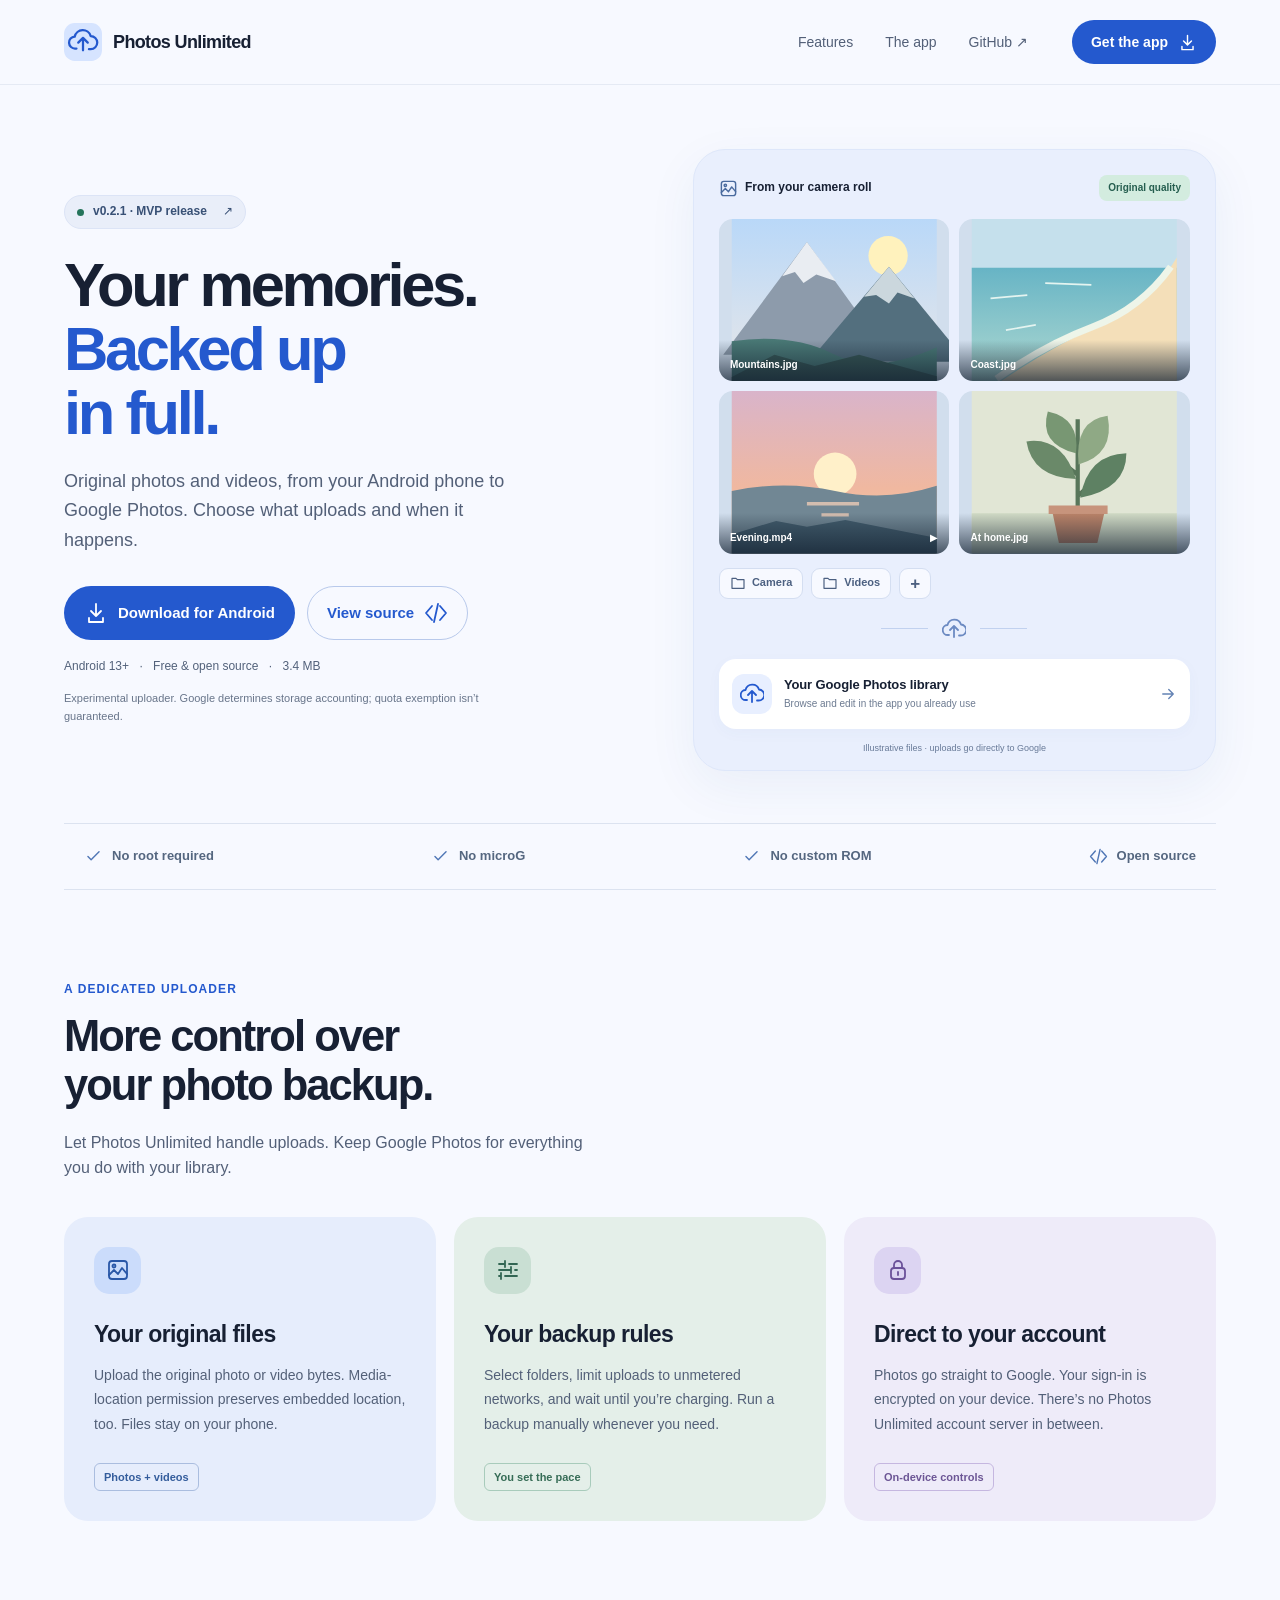
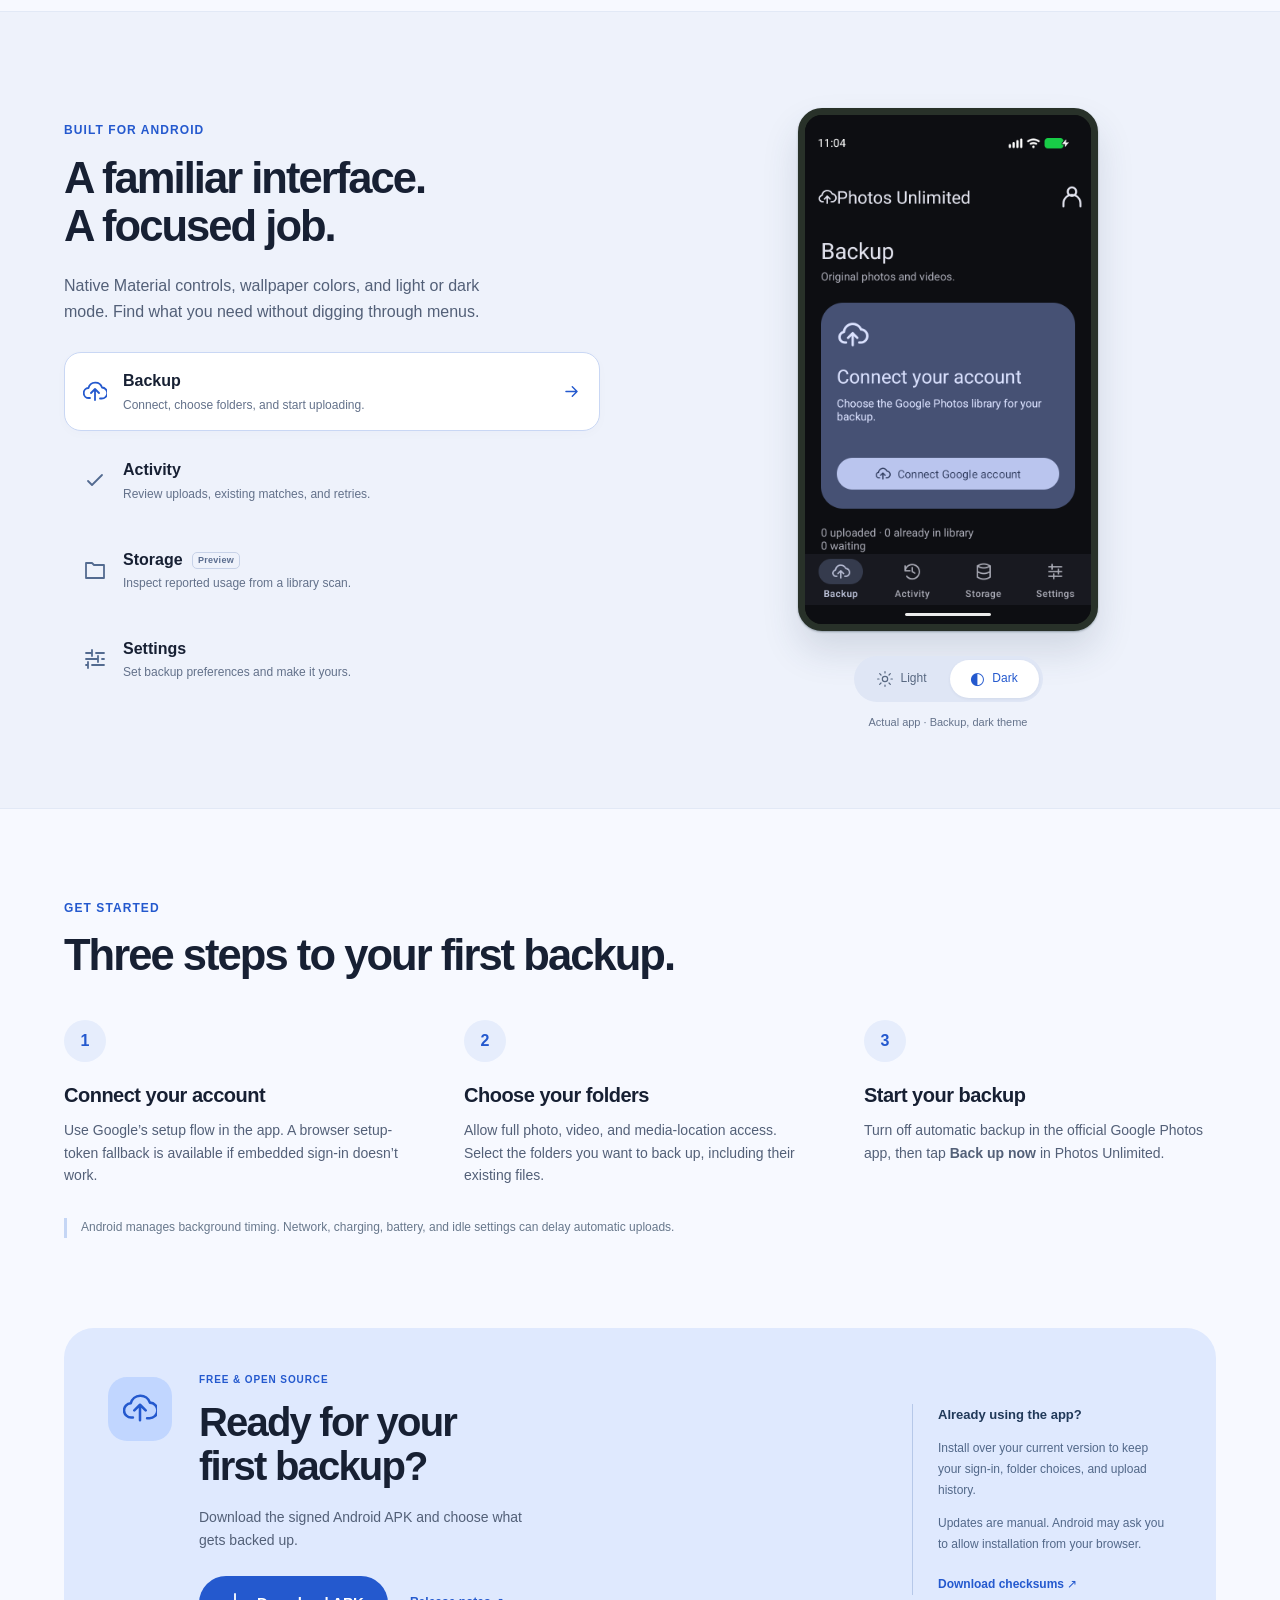
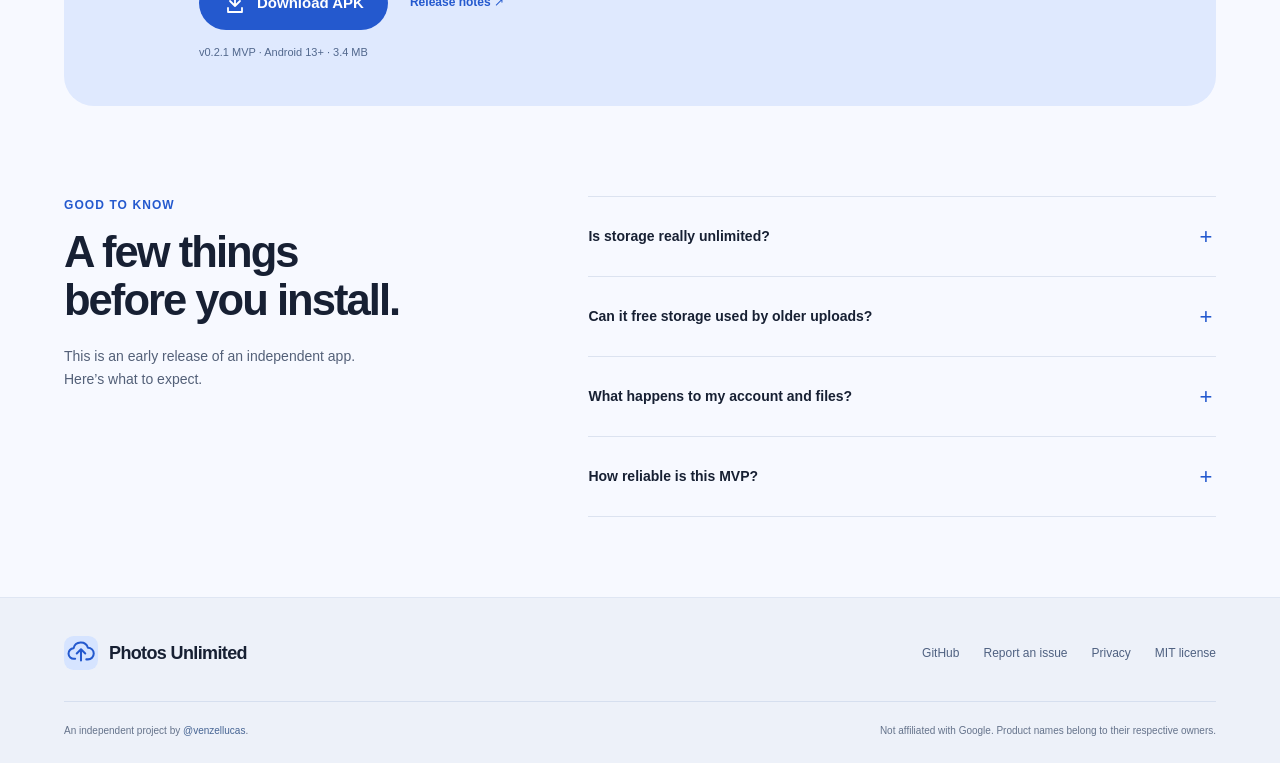
==== docs/index.html @ a6e842c7 "Release Photos Unlimited 0.2.1 MVP" ====
<!doctype html>
<html lang="en">
<head>
  <meta charset="utf-8">
  <meta name="viewport" content="width=device-width,initial-scale=1">
  <meta name="theme-color" content="#f7f9ff">
  <title>Photos Unlimited — Original photo backup for Android</title>
  <meta name="description" content="Back up original photos and videos to Google Photos. Choose your folders, control when uploads run, and keep using the Google Photos app you know. Free and open source for Android.">
  <link rel="canonical" href="https://venzellucas.github.io/photos-unlimited/">
  <link rel="icon" href="icon.svg" type="image/svg+xml">
  <meta property="og:type" content="website">
  <meta property="og:title" content="Photos Unlimited — Original photo backup for Android">
  <meta property="og:description" content="Your folders. Your originals. A dedicated Android uploader for Google Photos.">
  <meta property="og:url" content="https://venzellucas.github.io/photos-unlimited/">
  <meta property="og:image" content="https://venzellucas.github.io/photos-unlimited/media/backup-dark.png">
  <link rel="stylesheet" href="style.css">
  <script src="site.js" defer></script>
</head>
<body>
<svg class="svg-library" xmlns="http://www.w3.org/2000/svg" aria-hidden="true"><defs>
  <symbol id="i-upload" viewBox="0 0 24 24"><path d="M7 18H6a5 5 0 0 1-.5-10A7 7 0 0 1 19 7.5a5.5 5.5 0 0 1-.5 11H17M12 20V9m-4 4 4-4 4 4"/></symbol>
  <symbol id="i-arrow" viewBox="0 0 24 24"><path d="M5 12h14m-6-6 6 6-6 6"/></symbol>
  <symbol id="i-download" viewBox="0 0 24 24"><path d="M12 3v12m-5-5 5 5 5-5M5 17v4h14v-4"/></symbol>
  <symbol id="i-folder" viewBox="0 0 24 24"><path d="M3 7V5h6l2 2h10v13H3Z"/></symbol>
  <symbol id="i-photo" viewBox="0 0 24 24"><rect x="3" y="3" width="18" height="18" rx="3"/><circle cx="8" cy="8" r="1.5"/><path d="m3 17 5-5 4 4 4-6 5 6"/></symbol>
  <symbol id="i-check" viewBox="0 0 24 24"><path d="m5 12 4 4L19 6"/></symbol>
  <symbol id="i-lock" viewBox="0 0 24 24"><rect x="5" y="10" width="14" height="11" rx="3"/><path d="M8 10V7a4 4 0 0 1 8 0v3m-4 4v3"/></symbol>
  <symbol id="i-tune" viewBox="0 0 24 24"><path d="M3 6h6m4 0h8M3 12h12m4 0h2M3 18h2m4 0h12M9 3v6m6 0v6M5 15v6"/></symbol>
  <symbol id="i-code" viewBox="0 0 24 24"><path d="m8 5-6 7 6 7m8-14 6 7-6 7M14 3l-4 18"/></symbol>
  <symbol id="i-sun" viewBox="0 0 24 24"><circle cx="12" cy="12" r="4"/><path d="M12 1v2m0 18v2M1 12h2m18 0h2M4 4l2 2m12 12 2 2M4 20l2-2M18 6l2-2"/></symbol>
</defs></svg>
<a class="skip" href="#main">Skip to content</a>
<header class="site-header"><div class="wrap nav-row">
  <a class="brand" href="./"><img src="icon.svg" width="38" height="38" alt=""><span>Photos Unlimited</span></a>
  <nav aria-label="Main navigation"><a href="#features">Features</a><a href="#app">The app</a><a href="https://github.com/venzellucas/photos-unlimited">GitHub <span aria-hidden="true">↗</span></a></nav>
  <a class="button compact" href="#download">Get the app <svg class="icon" aria-hidden="true"><use href="#i-download"/></svg></a>
</div></header>
<main id="main">
<section class="wrap hero" aria-labelledby="hero-title">
  <div class="hero-copy">
    <a class="release-badge" href="https://github.com/venzellucas/photos-unlimited/releases/tag/v0.2.1"><span class="status-dot" aria-hidden="true"></span> v0.2.1 · MVP release <span aria-hidden="true">↗</span></a>
    <h1 id="hero-title">Your memories.<br><span>Backed up<br class="hero-break"> in full.</span></h1>
    <p class="hero-description">Original photos and videos, from your Android phone to Google Photos. Choose what uploads and when it happens.</p>
    <div class="hero-actions"><a class="button" href="https://github.com/venzellucas/photos-unlimited/releases/download/v0.2.1/Photos-Unlimited-0.2.1.apk"><svg class="icon" aria-hidden="true"><use href="#i-download"/></svg> Download for Android</a><a class="button secondary" href="https://github.com/venzellucas/photos-unlimited">View source <svg class="icon" aria-hidden="true"><use href="#i-code"/></svg></a></div>
    <p class="hero-meta">Android 13+ <span>·</span> Free &amp; open source <span>·</span> 3.4 MB</p>
    <p class="hero-note">Experimental uploader. Google determines storage accounting; quota exemption isn’t guaranteed.</p>
  </div>
  <figure class="backup-visual" aria-label="Illustration of selected photo and video folders uploading directly to Google Photos">
    <div class="visual-top"><span><svg class="icon" aria-hidden="true"><use href="#i-photo"/></svg> From your camera roll</span><span class="original-pill">Original quality</span></div>
    <div class="photo-grid" aria-hidden="true">
      <div class="landscape mountain"><svg viewBox="0 0 240 190"><defs><linearGradient id="sky-a" x2="0" y2="1"><stop stop-color="#b9d8f8"/><stop offset="1" stop-color="#e8e7e8"/></linearGradient></defs><path fill="url(#sky-a)" d="M0 0h240v190H0z"/><circle fill="#fff2bd" cx="183" cy="43" r="23"/><path fill="#8d9bab" d="m-10 159 98-132 95 132"/><path fill="#e9edf2" d="m59 67 29-40 34 46-23-8-15 10-10-13Z"/><path fill="#536f7e" d="m90 167 94-111 91 111"/><path fill="#cbd7dd" d="m155 91 29-35 30 37-20-7-10 13-15-10Z"/><path fill="#497875" d="M0 143q70-10 119 15t121-8v40H0Z"/><path fill="#365653" d="m0 185 50-26 47 13 52-13 91 25v6H0Z"/></svg><span>Mountains.jpg</span></div>
      <div class="landscape coast"><svg viewBox="0 0 240 190"><defs><linearGradient id="sea-a" x2="0" y2="1"><stop stop-color="#67b4c5"/><stop offset="1" stop-color="#afd9d1"/></linearGradient></defs><path fill="#c5e0ec" d="M0 0h240v190H0z"/><path fill="url(#sea-a)" d="M0 57h240v133H0z"/><path fill="#f4dfb9" d="M240 45q-28 49-89 78T34 190h206Z"/><path fill="none" stroke="#eef5e9" stroke-width="8" d="M233 56q-35 49-91 70T29 187"/><path fill="none" stroke="#e4f4f0" stroke-width="2" d="m22 93 43-4m21-14 54 2M40 130l35-6"/></svg><span>Coast.jpg</span></div>
      <div class="landscape sunset"><svg viewBox="0 0 240 190"><defs><linearGradient id="sunset-a" x2="0" y2="1"><stop stop-color="#d9b4ca"/><stop offset=".6" stop-color="#f0b8a0"/><stop offset="1" stop-color="#f7d1a1"/></linearGradient></defs><path fill="url(#sunset-a)" d="M0 0h240v190H0z"/><circle fill="#fff0c9" cx="121" cy="97" r="25"/><path fill="#718794" d="M0 117q61-13 121 0t119-6v79H0Z"/><path fill="none" stroke="#d3bdaf" stroke-width="4" d="M88 132h61m-44 13h32m-21 12h10"/><path fill="#425c6c" d="m0 168 52-16 36 7 45-8 107 21v18H0Z"/></svg><span>Evening.mp4 <b>▶</b></span></div>
      <div class="landscape plant"><svg viewBox="0 0 240 190"><path fill="#e1e6d5" d="M0 0h240v190H0z"/><path fill="#d0dac5" d="M0 143h240v47H0z"/><path fill="none" stroke="#58765a" stroke-width="5" d="M124 144V33m0 65L78 62m46 61 48-44"/><path fill="#789773" d="M122 73Q78 62 89 24q38 8 33 49"/><path fill="#6a8969" d="M122 103q-51-2-58-44 42-6 58 44"/><path fill="#8fa985" d="M125 86q-5-52 34-57 9 45-34 57"/><path fill="#5e8163" d="M127 125q9-51 54-52 0 42-54 52"/><path fill="#b98268" d="m93 135 9 43h45l10-43Z"/><path fill="#c7947c" d="M90 134h69v10H90Z"/></svg><span>At home.jpg</span></div>
    </div>
    <div class="folder-chips"><span><svg class="icon" aria-hidden="true"><use href="#i-folder"/></svg> Camera</span><span><svg class="icon" aria-hidden="true"><use href="#i-folder"/></svg> Videos</span><span class="add-folder" aria-hidden="true">+</span></div>
    <div class="transfer-line"><span></span><svg class="icon" aria-hidden="true"><use href="#i-upload"/></svg><span></span></div>
    <div class="destination"><div class="destination-icon"><svg class="icon" aria-hidden="true"><use href="#i-upload"/></svg></div><div><strong>Your Google Photos library</strong><small>Browse and edit in the app you already use</small></div><svg class="icon arrow-icon" aria-hidden="true"><use href="#i-arrow"/></svg></div>
    <figcaption>Illustrative files · uploads go directly to Google</figcaption>
  </figure>
</section>
<section class="wrap quick-facts" aria-label="App requirements"><span><svg class="icon" aria-hidden="true"><use href="#i-check"/></svg> No root required</span><span><svg class="icon" aria-hidden="true"><use href="#i-check"/></svg> No microG</span><span><svg class="icon" aria-hidden="true"><use href="#i-check"/></svg> No custom ROM</span><span><svg class="icon" aria-hidden="true"><use href="#i-code"/></svg> Open source</span></section>
<section class="wrap section" id="features" aria-labelledby="features-title">
  <div class="section-heading"><p class="eyebrow">A dedicated uploader</p><h2 id="features-title">More control over<br>your photo backup.</h2><p>Let Photos Unlimited handle uploads. Keep Google Photos for everything you do with your library.</p></div>
  <div class="feature-grid">
    <article class="feature-card blue"><div class="feature-icon"><svg class="icon" aria-hidden="true"><use href="#i-photo"/></svg></div><h3>Your original files</h3><p>Upload the original photo or video bytes. Media-location permission preserves embedded location, too. Files stay on your phone.</p><span class="feature-tag">Photos + videos</span></article>
    <article class="feature-card green"><div class="feature-icon"><svg class="icon" aria-hidden="true"><use href="#i-tune"/></svg></div><h3>Your backup rules</h3><p>Select folders, limit uploads to unmetered networks, and wait until you’re charging. Run a backup manually whenever you need.</p><span class="feature-tag">You set the pace</span></article>
    <article class="feature-card lavender"><div class="feature-icon"><svg class="icon" aria-hidden="true"><use href="#i-lock"/></svg></div><h3>Direct to your account</h3><p>Photos go straight to Google. Your sign-in is encrypted on your device. There’s no Photos Unlimited account server in between.</p><span class="feature-tag">On-device controls</span></article>
  </div>
</section>
<section class="app-section" id="app" aria-labelledby="app-title"><div class="wrap app-grid">
  <div class="app-copy"><p class="eyebrow">Built for Android</p><h2 id="app-title">A familiar interface.<br>A focused job.</h2><p class="app-intro">Native Material controls, wallpaper colors, and light or dark mode. Find what you need without digging through menus.</p>
    <div class="screen-tabs" role="tablist" aria-label="Explore app screens">
      <button type="button" role="tab" id="tab-backup" aria-selected="true" aria-controls="screen-panel" data-screen="backup"><svg class="icon" aria-hidden="true"><use href="#i-upload"/></svg><span>Backup<small>Connect, choose folders, and start uploading.</small></span><svg class="icon tab-arrow" aria-hidden="true"><use href="#i-arrow"/></svg></button>
      <button type="button" role="tab" id="tab-activity" aria-selected="false" aria-controls="screen-panel" tabindex="-1" data-screen="activity"><svg class="icon" aria-hidden="true"><use href="#i-check"/></svg><span>Activity<small>Review uploads, existing matches, and retries.</small></span><svg class="icon tab-arrow" aria-hidden="true"><use href="#i-arrow"/></svg></button>
      <button type="button" role="tab" id="tab-storage" aria-selected="false" aria-controls="screen-panel" tabindex="-1" data-screen="storage"><svg class="icon" aria-hidden="true"><use href="#i-folder"/></svg><span>Storage <b class="preview-label">Preview</b><small>Inspect reported usage from a library scan.</small></span><svg class="icon tab-arrow" aria-hidden="true"><use href="#i-arrow"/></svg></button>
      <button type="button" role="tab" id="tab-settings" aria-selected="false" aria-controls="screen-panel" tabindex="-1" data-screen="settings"><svg class="icon" aria-hidden="true"><use href="#i-tune"/></svg><span>Settings<small>Set backup preferences and make it yours.</small></span><svg class="icon tab-arrow" aria-hidden="true"><use href="#i-arrow"/></svg></button>
    </div>
  </div>
  <div class="screen-panel" id="screen-panel" role="tabpanel" aria-labelledby="tab-backup" tabindex="0">
    <div class="screenshot-frame"><img id="app-screenshot" src="media/backup-dark.png" width="720" height="1280" loading="lazy" alt="The app’s dark Backup screen, showing Connect your account"></div>
    <div class="appearance-control" id="appearance-control" role="group" aria-label="Backup screen appearance"><button type="button" data-appearance="light" aria-pressed="false"><svg class="icon" aria-hidden="true"><use href="#i-sun"/></svg> Light</button><button type="button" data-appearance="dark" aria-pressed="true"><span aria-hidden="true">◐</span> Dark</button></div>
    <p class="screen-caption" id="screen-caption">Actual app · Backup, dark theme</p>
    <noscript><p>Enable JavaScript to switch the screen preview.</p></noscript>
  </div>
</div></section>
<section class="wrap section setup-section" aria-labelledby="setup-title"><div class="section-heading"><p class="eyebrow">Get started</p><h2 id="setup-title">Three steps to your first backup.</h2></div>
  <ol class="setup-steps"><li><span class="step-number">1</span><h3>Connect your account</h3><p>Use Google’s setup flow in the app. A browser setup-token fallback is available if embedded sign-in doesn’t work.</p></li><li><span class="step-number">2</span><h3>Choose your folders</h3><p>Allow full photo, video, and media-location access. Select the folders you want to back up, including their existing files.</p></li><li><span class="step-number">3</span><h3>Start your backup</h3><p>Turn off automatic backup in the official Google Photos app, then tap <strong>Back up now</strong> in Photos Unlimited.</p></li></ol>
  <p class="scheduling-note">Android manages background timing. Network, charging, battery, and idle settings can delay automatic uploads.</p>
</section>
<section class="wrap download-wrap" id="download" aria-labelledby="download-title"><div class="download-card">
  <div class="download-icon"><svg class="icon" aria-hidden="true"><use href="#i-upload"/></svg></div><div class="download-copy"><p class="eyebrow">Free &amp; open source</p><h2 id="download-title">Ready for your<br>first backup?</h2><p>Download the signed Android APK and choose what gets backed up.</p><div class="download-actions"><a class="button" href="https://github.com/venzellucas/photos-unlimited/releases/download/v0.2.1/Photos-Unlimited-0.2.1.apk"><svg class="icon" aria-hidden="true"><use href="#i-download"/></svg> Download APK</a><a href="https://github.com/venzellucas/photos-unlimited/releases/tag/v0.2.1">Release notes <span aria-hidden="true">↗</span></a></div><p class="download-meta">v0.2.1 MVP · Android 13+ · 3.4 MB</p></div>
  <aside class="install-note"><strong>Already using the app?</strong><p>Install over your current version to keep your sign-in, folder choices, and upload history.</p><p>Updates are manual. Android may ask you to allow installation from your browser.</p><a href="https://github.com/venzellucas/photos-unlimited/releases/download/v0.2.1/SHA256SUMS.txt">Download checksums <span aria-hidden="true">↗</span></a></aside>
</div></section>
<section class="wrap section faq-section" aria-labelledby="faq-title"><div><p class="eyebrow">Good to know</p><h2 id="faq-title">A few things<br>before you install.</h2><p>This is an early release of an independent app. Here’s what to expect.</p></div><div class="faq-list">
  <details><summary>Is storage really unlimited?<span aria-hidden="true">+</span></summary><p>The app uses an undocumented mobile protocol and requests original-quality treatment with a Pixel upload profile. Google controls acceptance and quota accounting, so an accepted upload does not guarantee storage exemption. Verify fresh sample uploads and actual storage usage before relying on it. Existing matches retain their accounting.</p></details>
  <details><summary>Can it free storage used by older uploads?<span aria-hidden="true">+</span></summary><p>Not in this MVP. The Storage scan is read-only and covers Google Photos only, not Drive or Gmail. Re-uploading and deleting existing items would require verified originals, preserved metadata, and a confirmed independent replacement. Those checks are not implemented.</p></details>
  <details><summary>What happens to my account and files?<span aria-hidden="true">+</span></summary><p>The app sends files directly to Google and keeps your sign-in encrypted in private Android app storage, excluded from Android backup. Profile photos and the optional storage inventory are cached locally. There is no project-owned account server or analytics SDK. Read the <a href="https://github.com/venzellucas/photos-unlimited/blob/main/PRIVACY.md">privacy notes</a>.</p></details>
  <details><summary>How reliable is this MVP?<span aria-hidden="true">+</span></summary><p>Core uploads have been used on a real device. Version 0.2.1 passed 42 automated tests and a signed upgrade check. Live storage accounting and profile authorization are not fully validated. Google can change the undocumented methods. Interrupted transfers restart the file, and specialized formats such as Motion Photos and paired Live Photos need further validation.</p></details>
</div></section>
</main>
<footer class="site-footer"><div class="wrap footer-top"><a class="brand" href="./"><img src="icon.svg" width="34" height="34" alt=""><span>Photos Unlimited</span></a><div class="footer-links"><a href="https://github.com/venzellucas/photos-unlimited">GitHub</a><a href="https://github.com/venzellucas/photos-unlimited/issues">Report an issue</a><a href="https://github.com/venzellucas/photos-unlimited/blob/main/PRIVACY.md">Privacy</a><a href="https://github.com/venzellucas/photos-unlimited/blob/main/LICENSE">MIT license</a></div></div><div class="wrap footer-bottom"><p>An independent project by <a href="https://github.com/venzellucas">@venzellucas</a>.</p><p>Not affiliated with Google. Product names belong to their respective owners.</p></div></footer>
</body>
</html>
---- docs/style.css ----
@charset "UTF-8";
:root{color-scheme:light;--ink:#172033;--muted:#536078;--blue:#2459ce;--blue-dark:#1544ae;--line:#dce3f0;--surface:#f7f9ff;--max:1152px;font-family:Arial,Helvetica,sans-serif;font-synthesis:none;text-rendering:optimizeLegibility;-webkit-font-smoothing:antialiased}
*{box-sizing:border-box}html{scroll-behavior:smooth;scroll-padding-top:92px}body{margin:0;background:var(--surface);color:var(--ink);font-size:16px;line-height:1.6}a{color:var(--blue);text-decoration:none}a:hover{text-decoration:underline}button,input{font:inherit}button{cursor:pointer}button,a{-webkit-tap-highlight-color:transparent}button:focus-visible,a:focus-visible,[tabindex]:focus-visible,summary:focus-visible{outline:3px solid #a54900;outline-offset:5px}img,svg{max-width:100%}img{display:block}button{color:inherit}h1,h2,h3,p,figure{margin:0}h1,h2,h3{line-height:1.12;letter-spacing:-.045em}h2{font-size:clamp(32px,3.4vw,45px);font-weight:600}h3{font-size:23px;font-weight:600;letter-spacing:-.025em}p{color:var(--muted)}.wrap{width:min(var(--max),calc(100% - 80px));margin-inline:auto}.icon{width:24px;height:24px;fill:none;stroke:currentColor;stroke-width:1.8;stroke-linecap:round;stroke-linejoin:round;flex-shrink:0}.svg-library{position:absolute;width:0;height:0;overflow:hidden}.skip{position:fixed;left:20px;top:-80px;z-index:100;background:white;padding:12px 20px;border-radius:12px}.skip:focus{top:16px}.button{display:inline-flex;align-items:center;justify-content:center;gap:10px;min-height:54px;padding:14px 23px;border:1px solid transparent;border-radius:999px;background:var(--blue);color:white;font-size:15px;font-weight:600;line-height:1.3;transition:background .16s,box-shadow .16s;white-space:nowrap}.button:hover{background:var(--blue-dark);box-shadow:0 3px 10px #2459ce22;text-decoration:none}.button.secondary{background:transparent;border-color:#b8c9eb;color:var(--blue)}.button.secondary:hover{background:#e9f0ff}.button.compact{min-height:44px;padding:11px 18px;font-size:14px}.compact .icon{width:19px;height:19px}.site-header{position:sticky;top:0;z-index:20;background:#f7f9fff2;border-bottom:1px solid #e5eaf4;backdrop-filter:blur(16px)}.nav-row{height:84px;display:flex;gap:32px;align-items:center;justify-content:space-between}.brand{display:inline-flex;align-items:center;gap:11px;color:var(--ink);font-size:18px;font-weight:600;letter-spacing:-.035em;white-space:nowrap}.brand:hover{text-decoration:none}.nav-row nav{display:flex;align-items:center;gap:32px;margin-left:auto}.nav-row nav a{font-size:14px;color:var(--muted);padding:12px 0}.nav-row>.button{margin-left:12px}
.hero{display:grid;grid-template-columns:1.08fr 1fr;gap:64px;align-items:center;padding-block:64px 52px}.release-badge{display:inline-flex;align-items:center;gap:9px;color:#385075;background:#e9eef9;border:1px solid #dce4f6;border-radius:999px;font-size:12px;font-weight:600;padding:6px 12px;min-height:34px}.release-badge>span:last-child{margin-left:7px}.status-dot{width:7px;height:7px;background:#25745b;border-radius:50%}h1{margin:24px 0 22px;font-size:clamp(44px,4.8vw,63px);font-weight:600;letter-spacing:-.055em;line-height:1.04}h1>span{color:var(--blue)}.hero-description{font-size:18px;line-height:1.65;max-width:470px}.hero-actions{display:flex;gap:12px;margin-top:30px;flex-wrap:wrap}.hero-actions .button{padding-inline:19px}.hero-meta{font-size:12px;margin-top:17px;color:#53627b}.hero-meta span{margin-inline:7px}.hero-note{max-width:435px;font-size:11px;line-height:1.6;margin-top:14px;color:#68758a}.backup-visual{padding:25px 25px 15px;background:#e9effd;border:1px solid #dee7fa;border-radius:32px;box-shadow:0 16px 50px #274c8910}.visual-top{display:flex;gap:8px;align-items:center;justify-content:space-between;font-size:12px;font-weight:600;margin-bottom:18px}.visual-top>span:first-child{display:flex;align-items:center;gap:7px}.visual-top .icon{width:19px;height:19px;color:#496a9e}.original-pill{padding:5px 9px;border-radius:8px;color:#255e4f;background:#d3ecdf;white-space:nowrap;font-size:10px}.photo-grid{display:grid;grid-template-columns:1fr 1fr;gap:10px}.landscape{position:relative;overflow:hidden;border-radius:14px;background:#d1deed;aspect-ratio:1.42}.landscape svg{display:block;width:100%;height:100%;object-fit:cover}.landscape>span{position:absolute;bottom:0;left:0;right:0;padding:17px 11px 8px;color:#fff;font-size:10px;font-weight:600;background:linear-gradient(transparent,#142232bb);display:flex;justify-content:space-between}.landscape b{font-size:10px}.folder-chips{display:flex;gap:8px;align-items:center;margin-top:14px}.folder-chips>span{display:inline-flex;align-items:center;gap:6px;background:#f7f9ff;color:#4c6081;border:1px solid #d4def1;border-radius:9px;padding:5px 10px;font-size:11px;font-weight:600;min-height:31px}.folder-chips .icon{width:16px;height:16px}.folder-chips .add-folder{padding:1px 10px;font-size:17px}.transfer-line{display:flex;align-items:center;gap:14px;justify-content:center;margin:18px 0;color:#6c8ac2}.transfer-line span{width:47px;height:1px;background:#c1d1ef}.destination{display:flex;align-items:center;gap:12px;background:#fff;border-radius:17px;padding:15px 13px;box-shadow:0 4px 15px #42639c08}.destination-icon{width:40px;height:40px;background:#e8efff;display:grid;place-items:center;border-radius:12px;color:var(--blue);flex-shrink:0}.destination strong{display:block;font-size:13px;font-weight:600;line-height:1.4;letter-spacing:-.01em}.destination small{display:block;margin-top:3px;font-size:10px;line-height:1.4;color:#6d7b91}.destination>.arrow-icon{margin-left:auto;width:18px;height:18px;color:#6382b4}.backup-visual figcaption{text-align:center;color:#687a98;font-size:9px;margin-top:12px}.quick-facts{display:flex;justify-content:space-between;gap:24px;border-block:1px solid var(--line);padding:22px 20px}.quick-facts span{display:flex;align-items:center;gap:9px;font-size:13px;font-weight:600;color:#556780}.quick-facts .icon{color:#5077b6;width:19px;height:19px}
.section{padding-block:90px}.section-heading{max-width:620px;margin-bottom:36px}.eyebrow{color:var(--blue);font-size:12px;font-weight:700;letter-spacing:.09em;text-transform:uppercase;margin-bottom:13px}.section-heading>p:last-child:not(.eyebrow){max-width:520px;margin-top:20px}.feature-grid{display:grid;grid-template-columns:repeat(3,1fr);gap:18px}.feature-card{display:flex;flex-direction:column;align-items:flex-start;padding:30px;border-radius:24px}.feature-card.blue{background:#e6edfc}.feature-card.green{background:#e4efe9}.feature-card.lavender{background:#eeebf9}.feature-icon{width:47px;height:47px;display:grid;place-items:center;border-radius:15px;background:#cbdcfb;color:#2957a7;margin-bottom:28px}.green .feature-icon{background:#c9dfd3;color:#326653}.lavender .feature-icon{background:#dcd4f2;color:#6b519a}.feature-card p{font-size:14px;line-height:1.75;margin-top:15px;margin-bottom:27px}.feature-tag{display:inline-block;font-size:11px;font-weight:600;line-height:1.3;border:1px solid #aabddf;border-radius:6px;padding:6px 9px;color:#345d9c;margin-top:auto}.green .feature-tag{color:#366c56;border-color:#a8cbbb}.lavender .feature-tag{color:#6c5695;border-color:#c5b7e0}
.app-section{padding:76px 0;background:#eef2fb;border-block:1px solid #e2e9f6}.app-grid{display:grid;grid-template-columns:1fr 1fr;gap:80px;align-items:center}.app-intro{max-width:440px;margin-top:22px;font-size:16px}.screen-tabs{display:grid;gap:10px;margin-top:28px}.screen-tabs button{display:flex;align-items:center;text-align:left;gap:16px;width:100%;background:transparent;border:1px solid transparent;padding:17px 18px;border-radius:17px;transition:background .15s,border-color .15s}.screen-tabs button:hover{background:#e2e9f7}.screen-tabs button[aria-selected=true]{background:#fff;border-color:#c9d7f4;box-shadow:0 3px 12px #28446e05}.screen-tabs button>.icon:first-child{color:#536b90}.screen-tabs button[aria-selected=true]>.icon:first-child{color:var(--blue)}.screen-tabs button>span{font-size:16px;font-weight:600;line-height:1.4}.screen-tabs small{display:block;font-size:12px;color:#63718a;font-weight:400;margin-top:4px}.screen-tabs .tab-arrow{color:var(--blue);width:19px;height:19px;margin-left:auto;opacity:0}.screen-tabs button[aria-selected=true] .tab-arrow{opacity:1}.preview-label{display:inline-block;vertical-align:middle;font-size:9px;font-weight:600;border:1px solid #c7d2e8;border-radius:5px;padding:1px 5px;margin-left:5px;color:#596c8e;letter-spacing:.03em}.screen-panel{display:flex;flex-direction:column;align-items:center;justify-content:center;padding:20px 20px 0;border-radius:28px;min-width:0}.screenshot-frame{width:300px;border-radius:24px;overflow:hidden;background:#101410;border:7px solid #283129;box-shadow:0 20px 36px #2d435e26,0 1px 2px #22374060}.screenshot-frame img{width:100%;height:auto;aspect-ratio:9/16;object-fit:contain}.appearance-control{display:flex;gap:3px;background:#dfe6f5;padding:4px;border-radius:999px;margin-top:25px;min-height:44px}.appearance-control[hidden]{display:none}.appearance-control button{border:0;border-radius:999px;min-width:89px;min-height:38px;padding:8px 14px;display:flex;gap:7px;align-items:center;justify-content:center;background:transparent;font-size:12px;color:#586881}.appearance-control button[aria-pressed=true]{background:white;color:var(--blue);box-shadow:0 1px 3px #30456d13}.appearance-control .icon{width:16px;height:16px}.appearance-control button>span{font-size:17px;line-height:1}.screen-caption{font-size:11px;color:#65738b;margin-top:12px;text-align:center;min-height:18px}.screen-panel:has(.appearance-control[hidden]) .screen-caption{margin-top:37px;margin-bottom:32px}
.setup-steps{display:grid;grid-template-columns:repeat(3,1fr);gap:48px;padding:0;list-style:none;margin:40px 0 0}.step-number{display:grid;place-items:center;width:42px;height:42px;border-radius:50%;background:#e6edfc;color:var(--blue);font-size:16px;font-weight:600;margin-bottom:22px}.setup-steps h3{font-size:20px}.setup-steps p{font-size:14px;margin-top:13px}.scheduling-note{font-size:12px;margin-top:32px;border-left:3px solid #c5d6f5;padding-left:14px;color:#68788c}.download-wrap{scroll-margin-top:20px}.download-card{display:grid;grid-template-columns:64px 1fr 260px;gap:27px;align-items:start;background:#dfe9fe;border-radius:30px;padding:44px}.download-icon{height:64px;width:64px;border-radius:19px;background:#c1d6ff;display:grid;place-items:center;color:var(--blue);margin-top:5px}.download-icon .icon{width:34px;height:34px}.download-copy .eyebrow{font-size:10px;margin-bottom:12px}.download-copy h2{font-size:40px}.download-copy>p:not(.eyebrow):not(.download-meta){font-size:14px;margin-top:17px;max-width:350px}.download-actions{display:flex;align-items:center;gap:22px;margin-top:25px;flex-wrap:wrap}.download-actions>a:not(.button){font-size:12px;font-weight:600}.download-meta{font-size:11px;margin-top:14px;color:#52688d}.install-note{border-left:1px solid #b6c8e9;padding-left:25px;margin-top:32px;font-size:12px;line-height:1.75;color:#3f5680}.install-note strong{font-size:13px;color:#203959}.install-note p{color:#526889;margin-top:12px}.install-note a{display:inline-block;margin-top:19px;font-weight:600}.faq-section{display:grid;grid-template-columns:.9fr 1.3fr;gap:90px;padding-bottom:80px}.faq-section>div:first-child>p:last-child{font-size:14px;max-width:300px;margin-top:20px}.faq-list details{border-bottom:1px solid var(--line)}.faq-list details:first-child{border-top:1px solid var(--line)}.faq-list summary{padding:23px 0;display:flex;justify-content:space-between;align-items:center;gap:25px;list-style:none;font-weight:600;font-size:14px;cursor:pointer;line-height:1.5}.faq-list summary::-webkit-details-marker{display:none}.faq-list summary>span{color:var(--blue);font-size:22px;font-weight:400;flex-shrink:0;width:20px;text-align:center}.faq-list details[open] summary>span{transform:rotate(45deg)}.faq-list details p{font-size:13px;line-height:1.8;padding:0 22px 24px 0}.site-footer{background:#edf1f9;border-top:1px solid #dfe6f3;padding:34px 0 24px}.footer-top{display:flex;align-items:center;justify-content:space-between;gap:24px}.footer-links{display:flex;gap:24px}.footer-links a{font-size:12px;color:#4f6181;padding-block:12px}.footer-bottom{display:flex;justify-content:space-between;gap:30px;border-top:1px solid #d6dfef;margin-top:26px;padding-top:21px}.footer-bottom p{font-size:10px;color:#65738b}.footer-bottom a{color:#466493}
@media(min-width:1450px){.hero{padding-block:80px 66px}}
@media(max-width:1100px){.wrap{width:calc(100% - 56px)}.hero{gap:36px}.hero-actions .button{font-size:13px;padding-inline:16px}.hero-actions .icon{width:20px;height:20px}.backup-visual{padding:20px 20px 13px}.visual-top{font-size:11px}.original-pill{font-size:9px}.feature-card{padding:25px}.app-grid{gap:40px}.download-card{grid-template-columns:1fr 240px;gap:30px}.download-icon{display:none}.faq-section{gap:55px}}
@media(max-width:850px){.nav-row{height:75px;gap:20px}.nav-row nav{gap:20px}.nav-row nav a:last-child{display:none}.nav-row>.button{margin-left:0}.hero{grid-template-columns:1fr 1fr;gap:27px;padding-block:48px 40px}h1{font-size:45px}.hero-description{font-size:16px}.hero-actions{gap:10px}.hero-actions .button{min-height:48px}.hero-note{font-size:10px}.backup-visual{padding:16px 16px 12px;border-radius:25px}.visual-top>span:first-child .icon{display:none}.original-pill{font-size:8px;padding:4px 6px}.visual-top{font-size:10px;gap:6px}.photo-grid{gap:8px}.destination{gap:9px;padding:12px 10px}.destination strong{font-size:11px}.destination small{font-size:9px}.destination-icon{width:32px;height:32px;border-radius:10px}.destination-icon .icon{width:21px;height:21px}.destination>.arrow-icon{display:none}.quick-facts{gap:14px;padding-inline:0}.quick-facts span{font-size:11px;gap:5px}.quick-facts .icon{width:16px;height:16px}.section{padding-block:65px}.feature-grid{gap:12px}.feature-card{padding:22px}.feature-card h3{font-size:20px}.feature-card p{font-size:13px}.feature-tag{font-size:10px}.app-grid{gap:24px;grid-template-columns:1.1fr 1fr}.app-section{padding-block:54px}.app-intro{font-size:14px}.screen-panel{padding:8px 0 0}.screenshot-frame{width:min(100%,270px)}.screen-tabs button{padding:14px 12px;gap:12px}.screen-tabs .tab-arrow{display:none}.screen-tabs small{font-size:11px}.screen-tabs button>span{font-size:14px}.setup-steps{gap:25px}.setup-steps h3{font-size:18px}.setup-steps p{font-size:13px}.download-card{padding:34px;grid-template-columns:1.2fr 1fr}.download-copy h2{font-size:34px}.download-actions{gap:15px}.download-actions .button{font-size:13px}.install-note{padding-left:23px}.faq-section{gap:35px;grid-template-columns:.85fr 1.15fr}.faq-list summary{font-size:13px}.footer-links{gap:16px}.footer-top .brand{font-size:16px}}
@media(max-width:650px){html{scroll-padding-top:82px}.wrap{width:calc(100% - 40px)}.nav-row{height:72px;gap:14px}.brand{font-size:16px;gap:9px}.brand img{width:33px;height:33px}.nav-row nav{display:none}.nav-row>.button{font-size:12px;padding:11px 14px}.nav-row>.button .icon{display:none}.hero{display:flex;flex-direction:column;align-items:stretch;padding-block:36px 30px;gap:35px}.hero-copy{max-width:500px}.release-badge{font-size:11px;min-height:32px}h1{font-size:clamp(43px,8.5vw,58px);margin-top:23px;margin-bottom:20px;line-height:1.06}.hero-break{display:none}.hero-description{font-size:16px;max-width:410px}.hero-actions{margin-top:25px;gap:9px}.hero-actions .button{font-size:13px;padding:14px 16px;min-height:50px}.hero-meta{font-size:10px;margin-top:15px}.hero-meta span{margin-inline:4px}.hero-note{font-size:10px;max-width:370px;margin-top:11px}.backup-visual{width:100%;max-width:440px;align-self:center;padding:20px 20px 13px;border-radius:26px}.visual-top{font-size:11px;margin-bottom:16px}.visual-top>span:first-child .icon{display:block;width:17px;height:17px}.original-pill{font-size:9px;padding:5px 7px}.photo-grid{gap:9px}.landscape{aspect-ratio:1.45;border-radius:12px}.landscape>span{font-size:9px}.folder-chips{margin-top:12px}.transfer-line{margin-block:15px}.destination{padding:13px;gap:10px}.destination-icon{width:36px;height:36px}.destination strong{font-size:12px}.destination small{font-size:9px}.destination>.arrow-icon{display:block;width:16px;height:16px}.quick-facts{display:grid;grid-template-columns:1fr 1fr;gap:13px 10px;padding:20px 0}.quick-facts span{font-size:11px;gap:8px}.quick-facts .icon{width:18px;height:18px}.section{padding-block:54px}.section-heading{margin-bottom:27px}.eyebrow{font-size:10px;margin-bottom:12px}h2{font-size:32px;line-height:1.15;letter-spacing:-.04em}.section-heading>p:last-child:not(.eyebrow){font-size:14px;margin-top:16px}.feature-grid{grid-template-columns:1fr;gap:13px}.feature-card{padding:26px;border-radius:22px}.feature-icon{margin-bottom:22px;width:42px;height:42px;border-radius:13px}.feature-card h3{font-size:23px}.feature-card p{font-size:14px;margin:13px 0 21px}.feature-tag{font-size:10px}.app-section{padding-block:48px}.app-grid{grid-template-columns:1fr;gap:35px}.app-intro{font-size:14px;margin-top:17px}.screen-tabs{margin-top:24px;gap:7px}.screen-tabs button{padding:14px;gap:14px;border-radius:14px}.screen-tabs button>span{font-size:14px}.screen-tabs small{font-size:11px}.screen-tabs .tab-arrow{display:block}.screen-panel{padding:0 12px;max-width:100%}.screenshot-frame{width:280px}.appearance-control{margin-top:22px}.setup-steps{grid-template-columns:1fr;gap:27px;margin-top:28px}.setup-steps li{position:relative;padding-left:58px}.step-number{position:absolute;left:0;top:0;width:36px;height:36px;font-size:14px}.setup-steps h3{font-size:19px;margin-top:4px}.setup-steps p{font-size:13px;margin-top:10px}.scheduling-note{font-size:11px;line-height:1.7;margin-top:27px}.download-card{display:block;padding:28px 25px;border-radius:24px}.download-copy h2{font-size:35px}.download-copy>p:not(.eyebrow):not(.download-meta){font-size:14px}.download-actions{gap:22px;margin-top:24px}.download-actions .button{min-height:50px;padding-inline:18px}.download-actions>a:not(.button){font-size:11px}.install-note{border-left:0;border-top:1px solid #b6c8e9;padding:22px 0 0;margin-top:27px;font-size:12px}.install-note strong{font-size:13px}.install-note p{margin-top:9px}.install-note a{margin-top:12px}.faq-section{grid-template-columns:1fr;gap:28px;padding-bottom:50px}.faq-section>div:first-child>p:last-child{font-size:14px}.faq-list summary{font-size:13px;padding-block:21px;gap:20px}.faq-list details p{font-size:13px;padding-right:5px}.footer-top{align-items:flex-start;flex-direction:column;gap:20px}.footer-links{gap:18px;flex-wrap:wrap}.footer-links a{font-size:11px;padding-block:5px}.footer-bottom{flex-direction:column;gap:10px;margin-top:24px;padding-top:19px}.footer-bottom p{font-size:10px}.site-footer{padding-block:28px 24px}}
@media(max-width:360px){.wrap{width:calc(100% - 32px)}.brand{font-size:14px;gap:7px}.brand img{width:30px;height:30px}.nav-row>.button{font-size:11px;padding-inline:12px}h1{font-size:41px}.hero-actions{gap:8px}.hero-actions .button{font-size:11px;padding-inline:12px;gap:7px}.hero-actions .icon{width:16px;height:16px}.hero-meta{font-size:9px}.backup-visual{padding:16px 14px 12px}.visual-top{font-size:10px}.visual-top>span:first-child .icon{display:none}.destination small{font-size:8px}.destination strong{font-size:11px}.destination>.arrow-icon{display:none}.section-heading h2{font-size:30px}.download-card{padding:26px 21px}.download-actions{gap:16px}.download-actions .button{font-size:12px;padding-inline:14px}.download-actions>a:not(.button){font-size:10px}.download-actions .icon{width:20px;height:20px}.screen-tabs small{font-size:10px}.screen-tabs button{gap:10px}.footer-links{gap:14px}}
@media(prefers-reduced-motion:reduce){html{scroll-behavior:auto}*,*::before,*::after{transition:none!important;animation:none!important}}
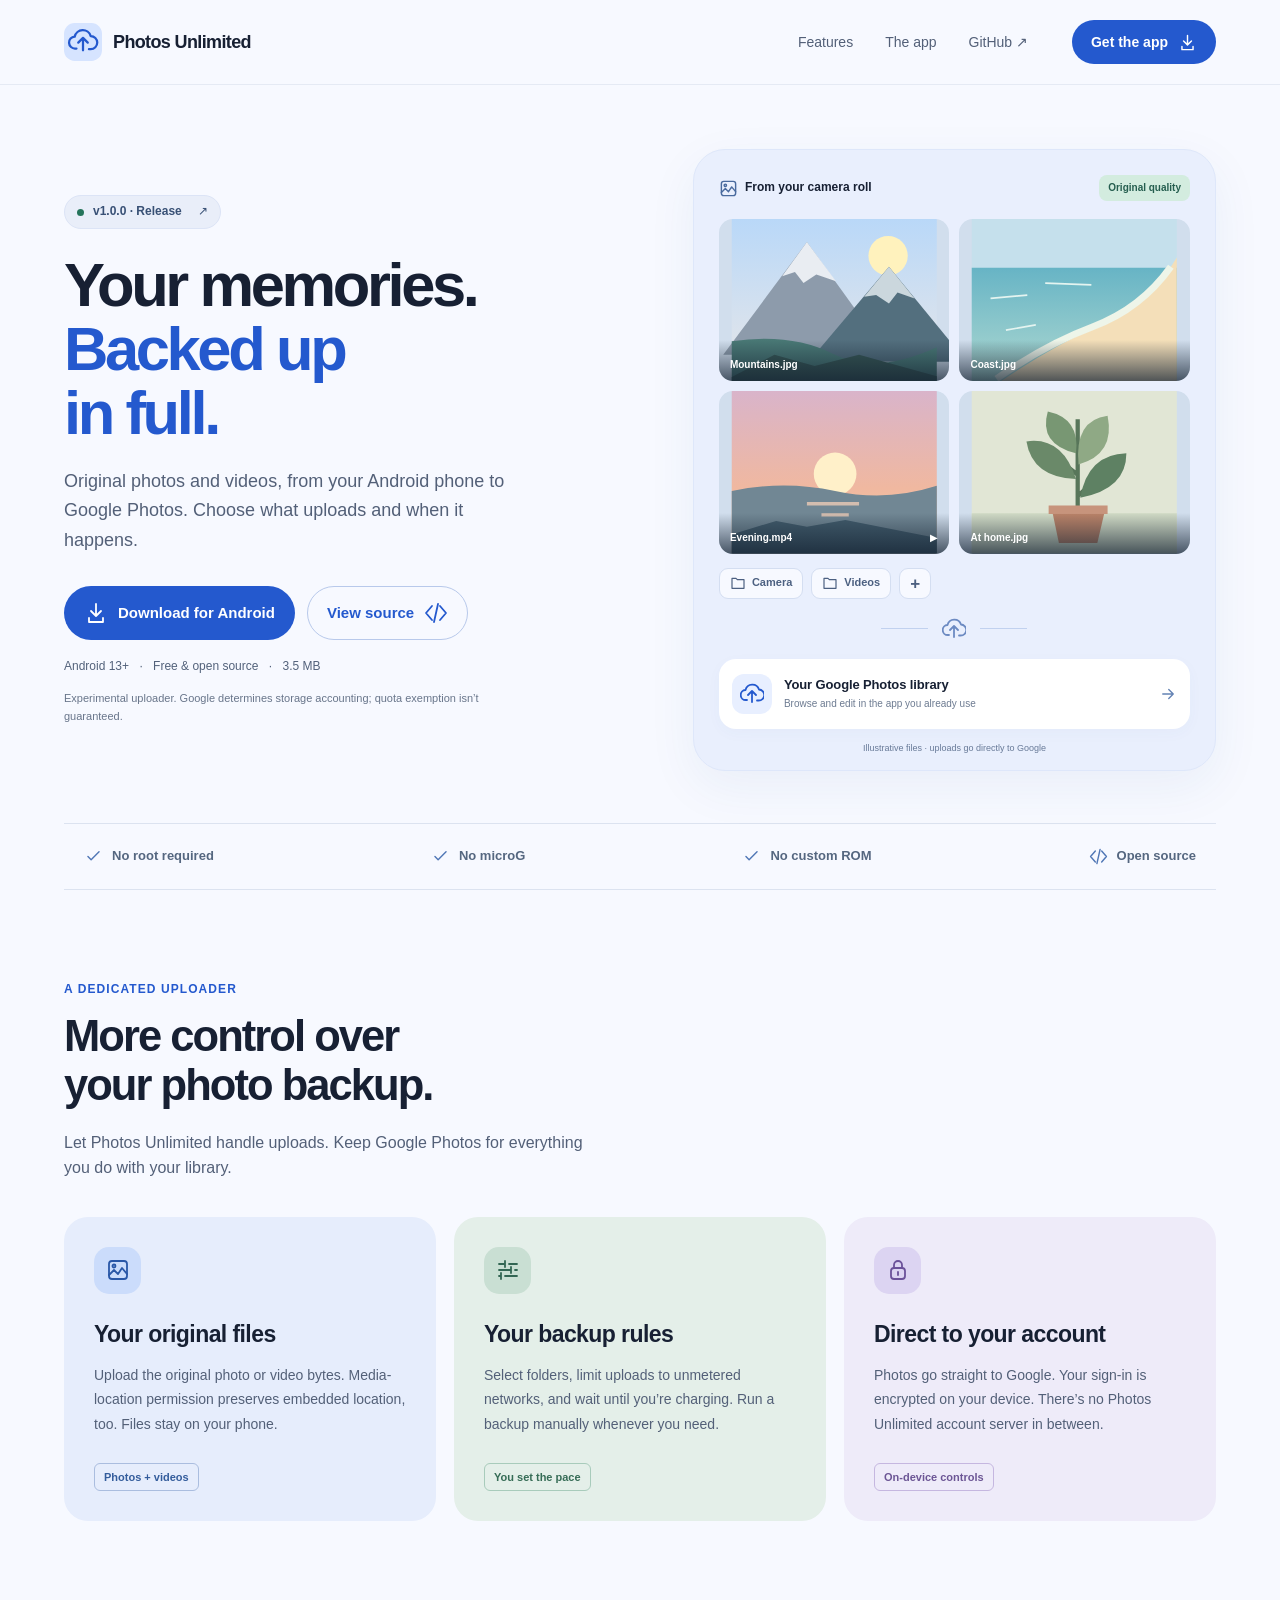
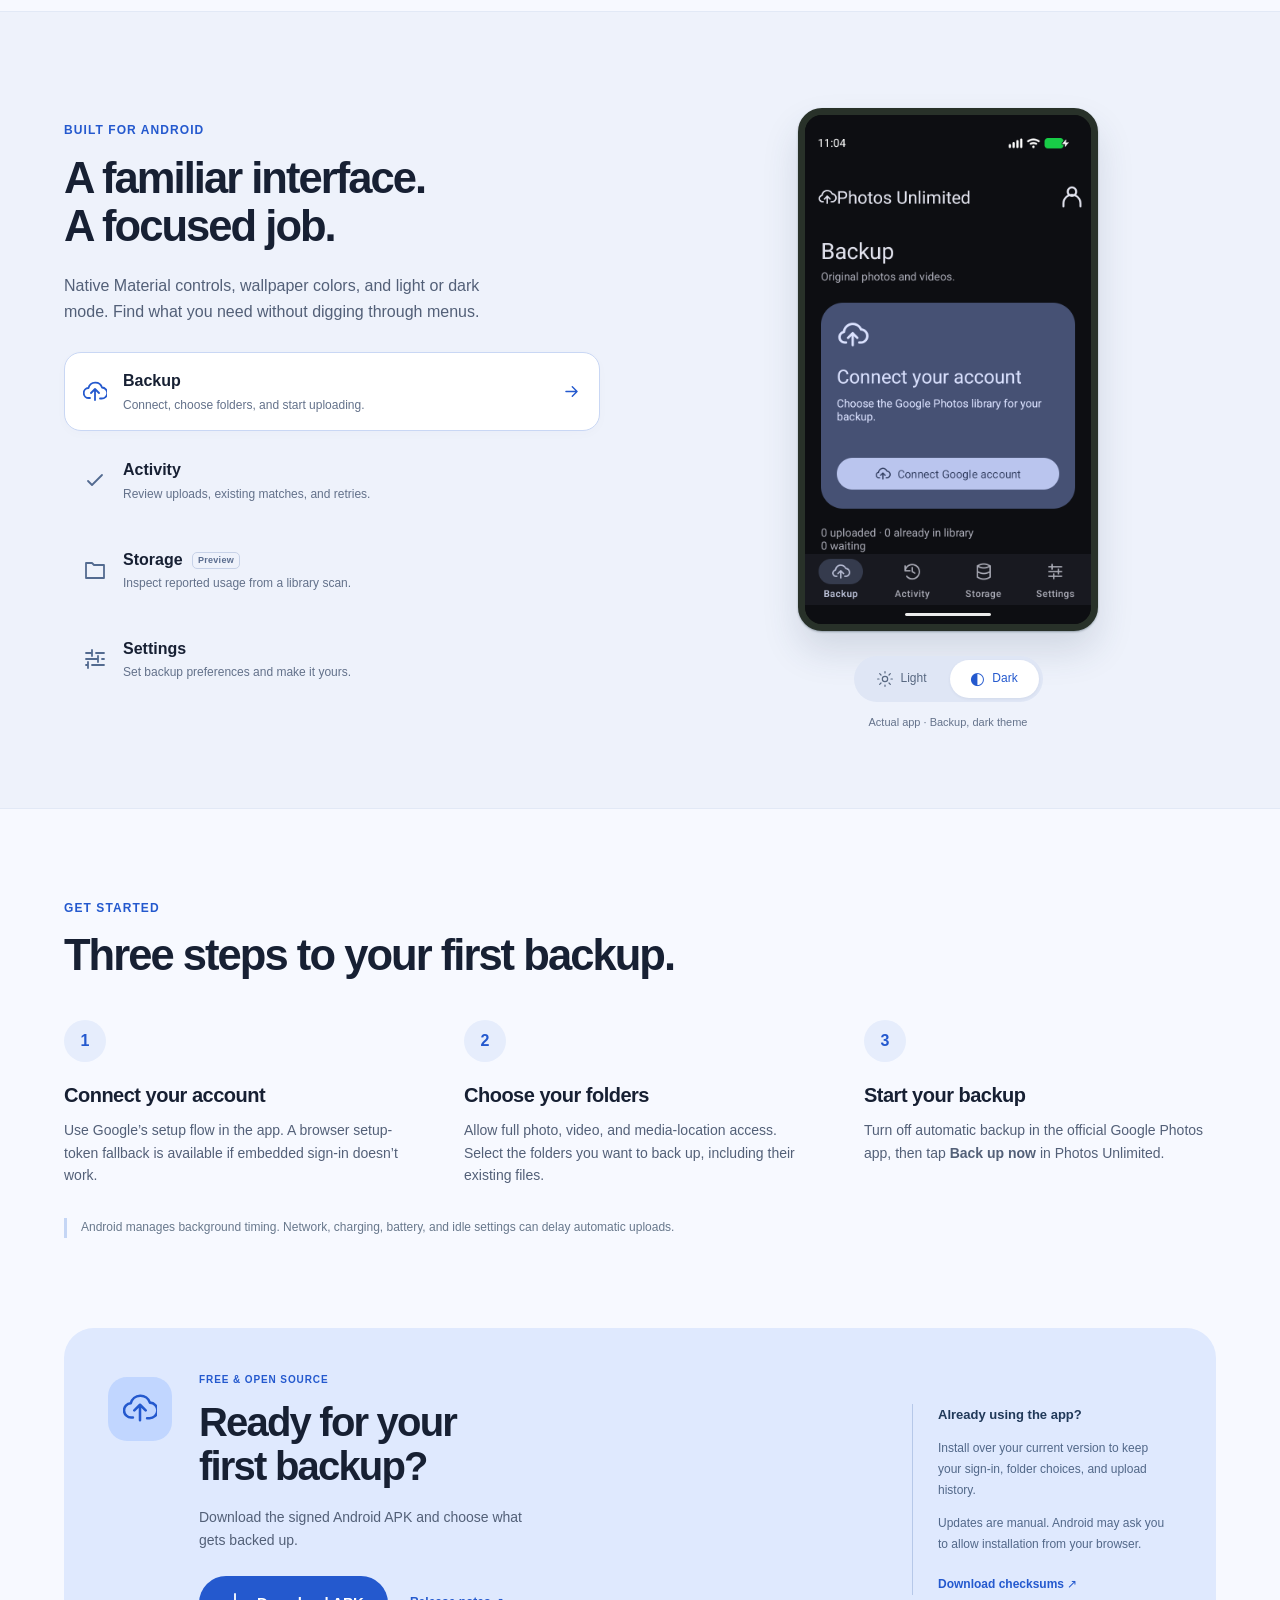
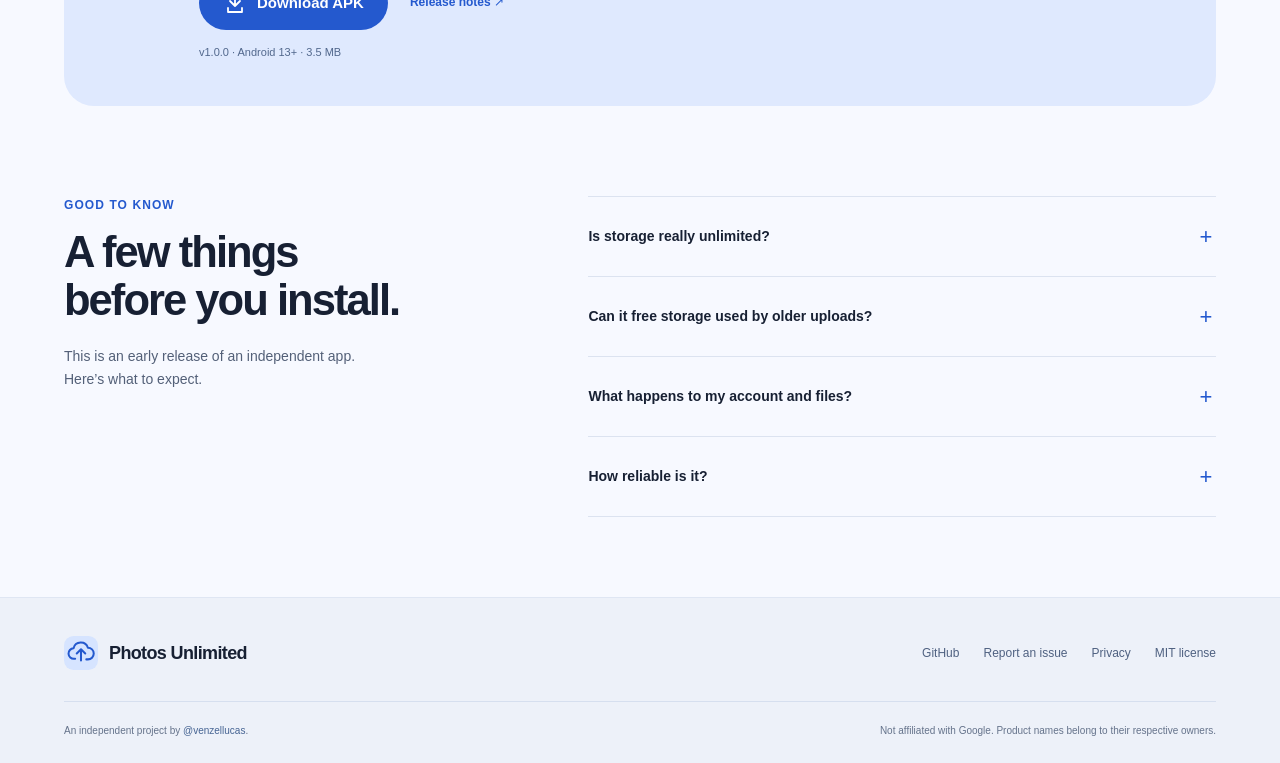
==== commit f9869abd: "Release Photos Unlimited 1.0.0 Free up storage, Storage saver upgrades, Motion Photos and the Google" ====
--- a/docs/index.html
+++ b/docs/index.html
@@ -38,11 +38,11 @@
 <main id="main">
 <section class="wrap hero" aria-labelledby="hero-title">
   <div class="hero-copy">
-    <a class="release-badge" href="https://github.com/venzellucas/photos-unlimited/releases/tag/v0.2.1"><span class="status-dot" aria-hidden="true"></span> v0.2.1 · MVP release <span aria-hidden="true">↗</span></a>
+    <a class="release-badge" href="https://github.com/venzellucas/photos-unlimited/releases/tag/v1.0.0"><span class="status-dot" aria-hidden="true"></span> v1.0.0 · Release <span aria-hidden="true">↗</span></a>
     <h1 id="hero-title">Your memories.<br><span>Backed up<br class="hero-break"> in full.</span></h1>
     <p class="hero-description">Original photos and videos, from your Android phone to Google Photos. Choose what uploads and when it happens.</p>
-    <div class="hero-actions"><a class="button" href="https://github.com/venzellucas/photos-unlimited/releases/download/v0.2.1/Photos-Unlimited-0.2.1.apk"><svg class="icon" aria-hidden="true"><use href="#i-download"/></svg> Download for Android</a><a class="button secondary" href="https://github.com/venzellucas/photos-unlimited">View source <svg class="icon" aria-hidden="true"><use href="#i-code"/></svg></a></div>
-    <p class="hero-meta">Android 13+ <span>·</span> Free &amp; open source <span>·</span> 3.4 MB</p>
+    <div class="hero-actions"><a class="button" href="https://github.com/venzellucas/photos-unlimited/releases/download/v1.0.0/Photos-Unlimited-1.0.0.apk"><svg class="icon" aria-hidden="true"><use href="#i-download"/></svg> Download for Android</a><a class="button secondary" href="https://github.com/venzellucas/photos-unlimited">View source <svg class="icon" aria-hidden="true"><use href="#i-code"/></svg></a></div>
+    <p class="hero-meta">Android 13+ <span>·</span> Free &amp; open source <span>·</span> 3.5 MB</p>
     <p class="hero-note">Experimental uploader. Google determines storage accounting; quota exemption isn’t guaranteed.</p>
   </div>
   <figure class="backup-visual" aria-label="Illustration of selected photo and video folders uploading directly to Google Photos">
@@ -89,14 +89,14 @@
   <p class="scheduling-note">Android manages background timing. Network, charging, battery, and idle settings can delay automatic uploads.</p>
 </section>
 <section class="wrap download-wrap" id="download" aria-labelledby="download-title"><div class="download-card">
-  <div class="download-icon"><svg class="icon" aria-hidden="true"><use href="#i-upload"/></svg></div><div class="download-copy"><p class="eyebrow">Free &amp; open source</p><h2 id="download-title">Ready for your<br>first backup?</h2><p>Download the signed Android APK and choose what gets backed up.</p><div class="download-actions"><a class="button" href="https://github.com/venzellucas/photos-unlimited/releases/download/v0.2.1/Photos-Unlimited-0.2.1.apk"><svg class="icon" aria-hidden="true"><use href="#i-download"/></svg> Download APK</a><a href="https://github.com/venzellucas/photos-unlimited/releases/tag/v0.2.1">Release notes <span aria-hidden="true">↗</span></a></div><p class="download-meta">v0.2.1 MVP · Android 13+ · 3.4 MB</p></div>
-  <aside class="install-note"><strong>Already using the app?</strong><p>Install over your current version to keep your sign-in, folder choices, and upload history.</p><p>Updates are manual. Android may ask you to allow installation from your browser.</p><a href="https://github.com/venzellucas/photos-unlimited/releases/download/v0.2.1/SHA256SUMS.txt">Download checksums <span aria-hidden="true">↗</span></a></aside>
+  <div class="download-icon"><svg class="icon" aria-hidden="true"><use href="#i-upload"/></svg></div><div class="download-copy"><p class="eyebrow">Free &amp; open source</p><h2 id="download-title">Ready for your<br>first backup?</h2><p>Download the signed Android APK and choose what gets backed up.</p><div class="download-actions"><a class="button" href="https://github.com/venzellucas/photos-unlimited/releases/download/v1.0.0/Photos-Unlimited-1.0.0.apk"><svg class="icon" aria-hidden="true"><use href="#i-download"/></svg> Download APK</a><a href="https://github.com/venzellucas/photos-unlimited/releases/tag/v1.0.0">Release notes <span aria-hidden="true">↗</span></a></div><p class="download-meta">v1.0.0 · Android 13+ · 3.5 MB</p></div>
+  <aside class="install-note"><strong>Already using the app?</strong><p>Install over your current version to keep your sign-in, folder choices, and upload history.</p><p>Updates are manual. Android may ask you to allow installation from your browser.</p><a href="https://github.com/venzellucas/photos-unlimited/releases/download/v1.0.0/SHA256SUMS.txt">Download checksums <span aria-hidden="true">↗</span></a></aside>
 </div></section>
 <section class="wrap section faq-section" aria-labelledby="faq-title"><div><p class="eyebrow">Good to know</p><h2 id="faq-title">A few things<br>before you install.</h2><p>This is an early release of an independent app. Here’s what to expect.</p></div><div class="faq-list">
   <details><summary>Is storage really unlimited?<span aria-hidden="true">+</span></summary><p>The app uses an undocumented mobile protocol and requests original-quality treatment with a Pixel upload profile. Google controls acceptance and quota accounting, so an accepted upload does not guarantee storage exemption. Verify fresh sample uploads and actual storage usage before relying on it. Existing matches retain their accounting.</p></details>
-  <details><summary>Can it free storage used by older uploads?<span aria-hidden="true">+</span></summary><p>Not in this MVP. The Storage scan is read-only and covers Google Photos only, not Drive or Gmail. Re-uploading and deleting existing items would require verified originals, preserved metadata, and a confirmed independent replacement. Those checks are not implemented.</p></details>
+  <details><summary>Can it free storage used by older uploads?<span aria-hidden="true">+</span></summary><p>Yes, with Free up storage in version 1.0.0. Each item's original is verified byte-for-byte against Google's own checksum and kept on your phone before the item is deleted and uploaded again, so embedded metadata such as dates and location stays intact. Turn off Google Photos backup first. Albums, faces and edits made inside Google Photos are not kept. Start with a few items.</p></details>
   <details><summary>What happens to my account and files?<span aria-hidden="true">+</span></summary><p>The app sends files directly to Google and keeps your sign-in encrypted in private Android app storage, excluded from Android backup. Profile photos and the optional storage inventory are cached locally. There is no project-owned account server or analytics SDK. Read the <a href="https://github.com/venzellucas/photos-unlimited/blob/main/PRIVACY.md">privacy notes</a>.</p></details>
-  <details><summary>How reliable is this MVP?<span aria-hidden="true">+</span></summary><p>Core uploads have been used on a real device. Version 0.2.1 passed 42 automated tests and a signed upgrade check. Live storage accounting and profile authorization are not fully validated. Google can change the undocumented methods. Interrupted transfers restart the file, and specialized formats such as Motion Photos and paired Live Photos need further validation.</p></details>
+  <details><summary>How reliable is it?<span aria-hidden="true">+</span></summary><p>Core uploads have been used on a real device. Version 1.0.0 passed 77 automated tests, a security review and a signed upgrade check. Live storage accounting and profile authorization are not fully validated. Google can change the undocumented methods. Interrupted transfers restart the file. Motion Photos are supported; paired iPhone Live Photos are not replaced.</p></details>
 </div></section>
 </main>
 <footer class="site-footer"><div class="wrap footer-top"><a class="brand" href="./"><img src="icon.svg" width="34" height="34" alt=""><span>Photos Unlimited</span></a><div class="footer-links"><a href="https://github.com/venzellucas/photos-unlimited">GitHub</a><a href="https://github.com/venzellucas/photos-unlimited/issues">Report an issue</a><a href="https://github.com/venzellucas/photos-unlimited/blob/main/PRIVACY.md">Privacy</a><a href="https://github.com/venzellucas/photos-unlimited/blob/main/LICENSE">MIT license</a></div></div><div class="wrap footer-bottom"><p>An independent project by <a href="https://github.com/venzellucas">@venzellucas</a>.</p><p>Not affiliated with Google. Product names belong to their respective owners.</p></div></footer>
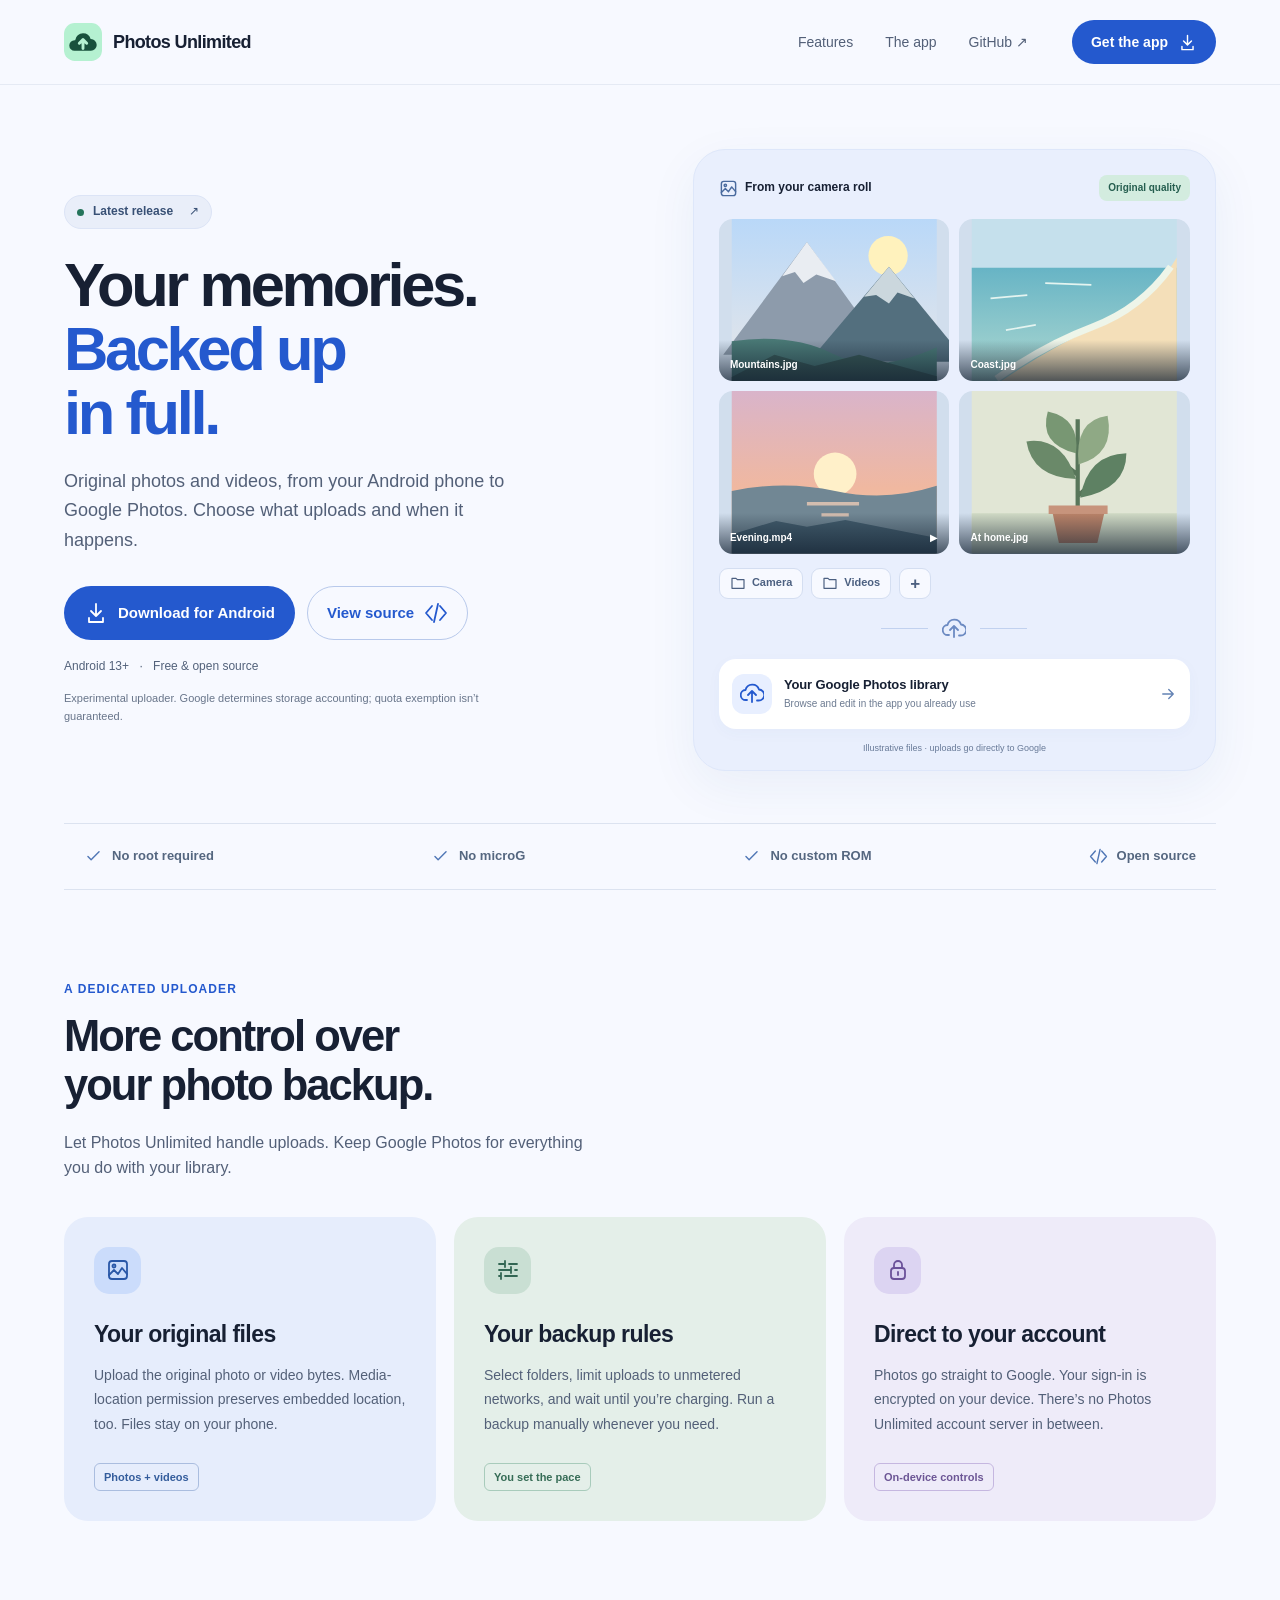
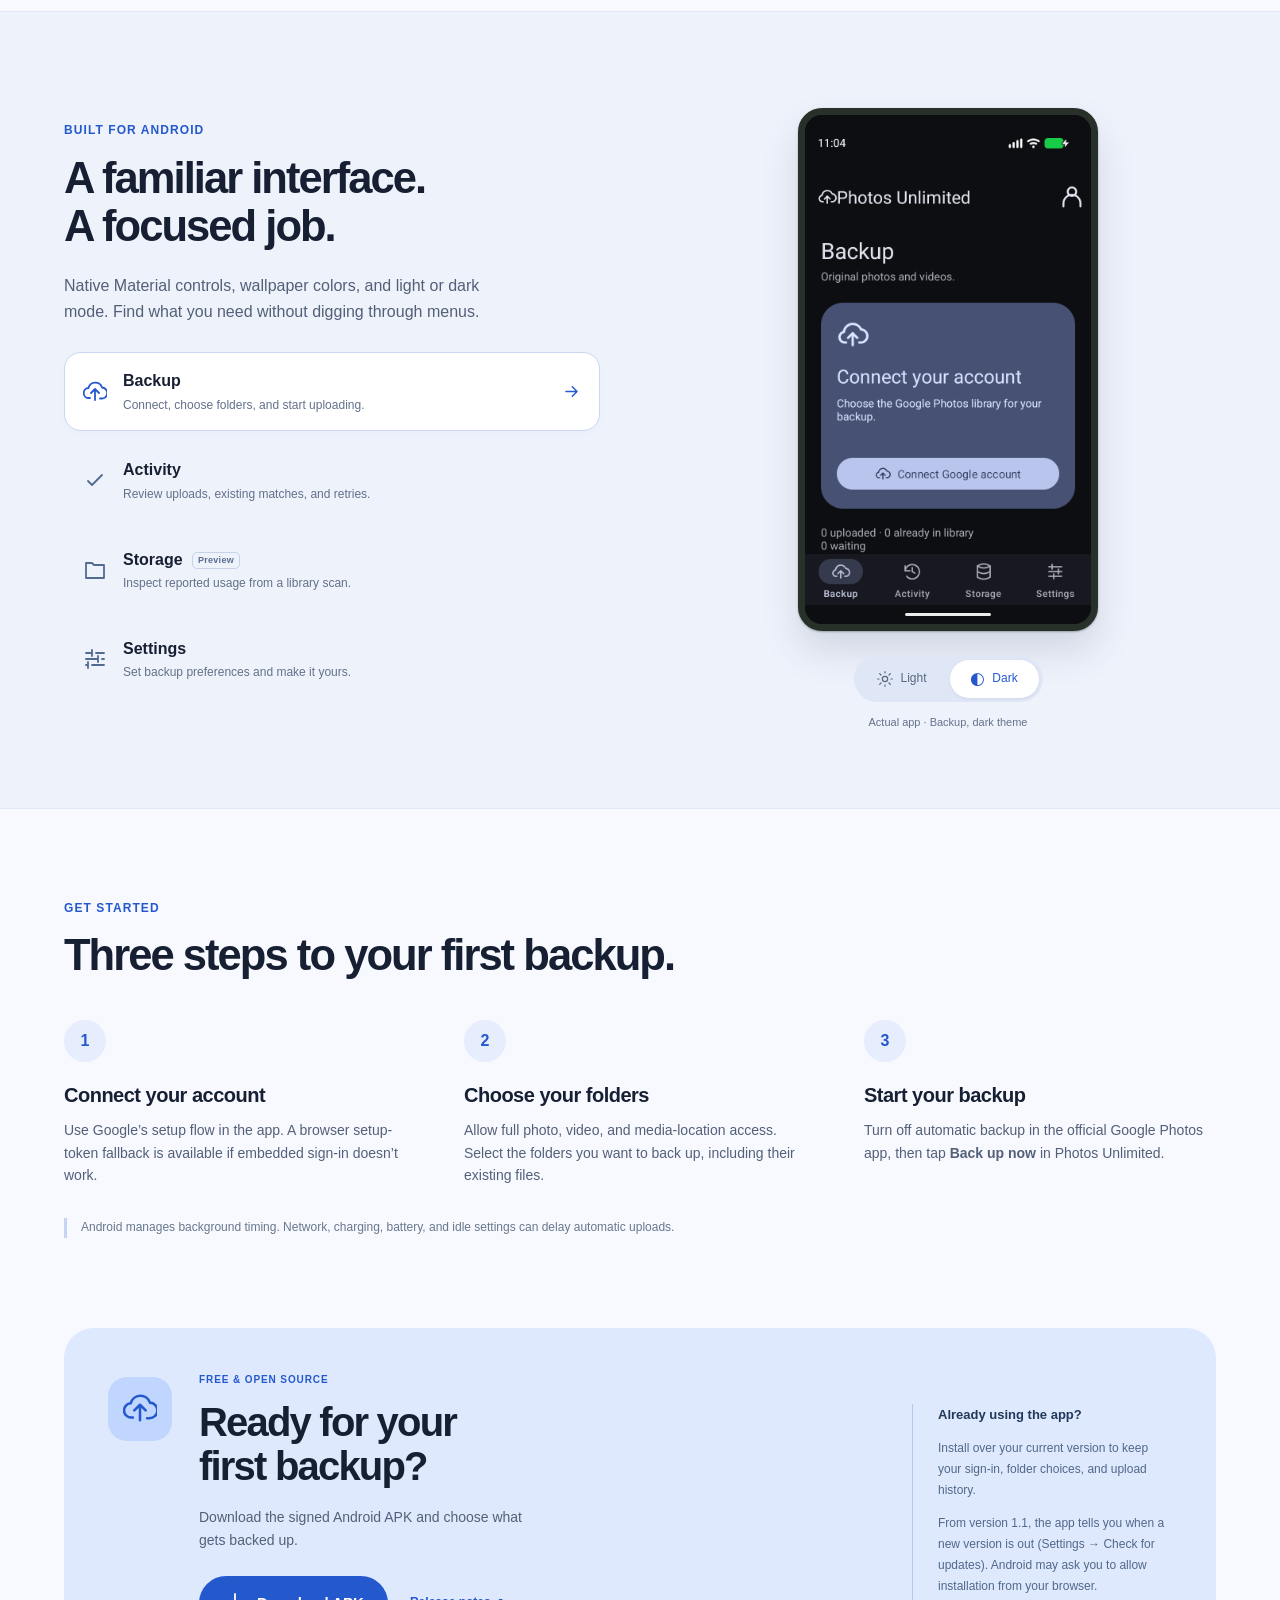
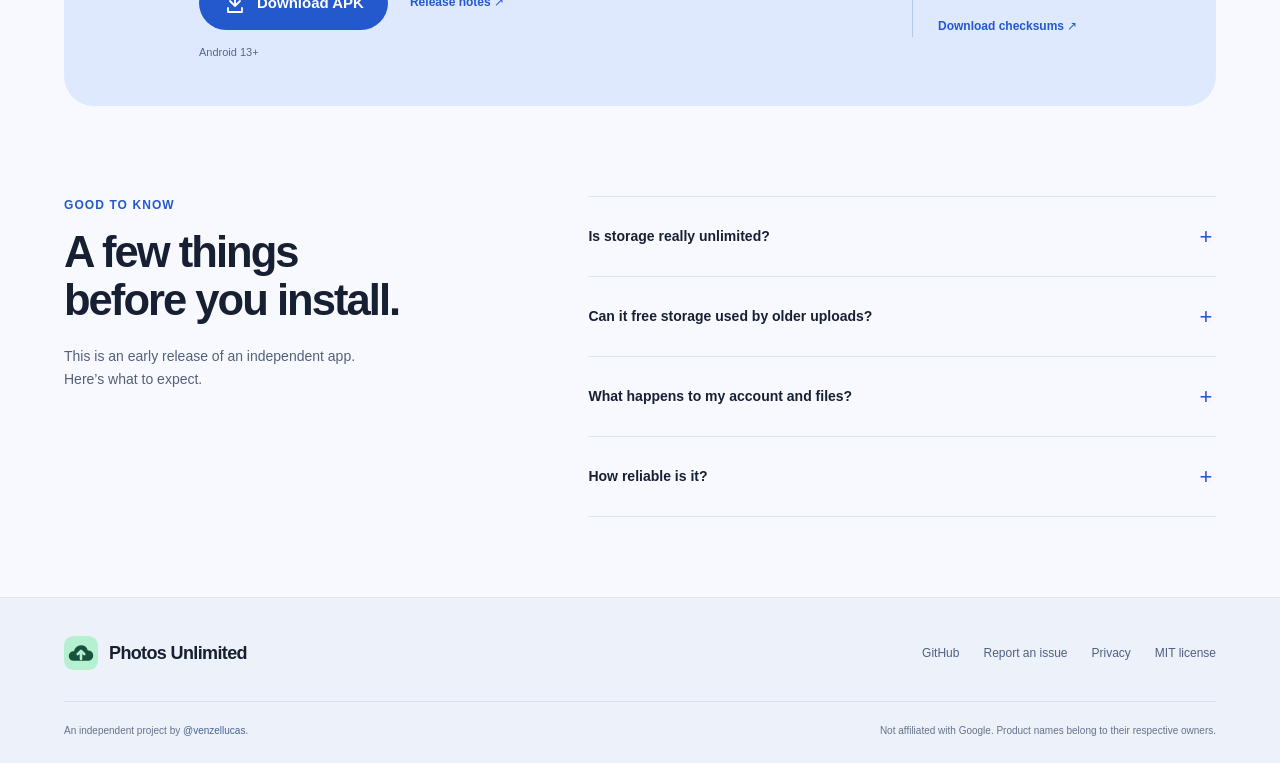
==== commit 103a3306: "Release Photos Unlimited 1.1.0 - Once-a-day update check (GitHub releases/latest) with an update car" ====
--- a/docs/index.html
+++ b/docs/index.html
@@ -38,11 +38,11 @@
 <main id="main">
 <section class="wrap hero" aria-labelledby="hero-title">
   <div class="hero-copy">
-    <a class="release-badge" href="https://github.com/venzellucas/photos-unlimited/releases/tag/v1.0.0"><span class="status-dot" aria-hidden="true"></span> v1.0.0 · Release <span aria-hidden="true">↗</span></a>
+    <a class="release-badge" href="https://github.com/venzellucas/photos-unlimited/releases/latest"><span class="status-dot" aria-hidden="true"></span> Latest release <span aria-hidden="true">↗</span></a>
     <h1 id="hero-title">Your memories.<br><span>Backed up<br class="hero-break"> in full.</span></h1>
     <p class="hero-description">Original photos and videos, from your Android phone to Google Photos. Choose what uploads and when it happens.</p>
-    <div class="hero-actions"><a class="button" href="https://github.com/venzellucas/photos-unlimited/releases/download/v1.0.0/Photos-Unlimited-1.0.0.apk"><svg class="icon" aria-hidden="true"><use href="#i-download"/></svg> Download for Android</a><a class="button secondary" href="https://github.com/venzellucas/photos-unlimited">View source <svg class="icon" aria-hidden="true"><use href="#i-code"/></svg></a></div>
-    <p class="hero-meta">Android 13+ <span>·</span> Free &amp; open source <span>·</span> 3.5 MB</p>
+    <div class="hero-actions"><a class="button" href="https://github.com/venzellucas/photos-unlimited/releases/latest/download/Photos-Unlimited.apk"><svg class="icon" aria-hidden="true"><use href="#i-download"/></svg> Download for Android</a><a class="button secondary" href="https://github.com/venzellucas/photos-unlimited">View source <svg class="icon" aria-hidden="true"><use href="#i-code"/></svg></a></div>
+    <p class="hero-meta">Android 13+ <span>·</span> Free &amp; open source</p>
     <p class="hero-note">Experimental uploader. Google determines storage accounting; quota exemption isn’t guaranteed.</p>
   </div>
   <figure class="backup-visual" aria-label="Illustration of selected photo and video folders uploading directly to Google Photos">
@@ -89,14 +89,14 @@
   <p class="scheduling-note">Android manages background timing. Network, charging, battery, and idle settings can delay automatic uploads.</p>
 </section>
 <section class="wrap download-wrap" id="download" aria-labelledby="download-title"><div class="download-card">
-  <div class="download-icon"><svg class="icon" aria-hidden="true"><use href="#i-upload"/></svg></div><div class="download-copy"><p class="eyebrow">Free &amp; open source</p><h2 id="download-title">Ready for your<br>first backup?</h2><p>Download the signed Android APK and choose what gets backed up.</p><div class="download-actions"><a class="button" href="https://github.com/venzellucas/photos-unlimited/releases/download/v1.0.0/Photos-Unlimited-1.0.0.apk"><svg class="icon" aria-hidden="true"><use href="#i-download"/></svg> Download APK</a><a href="https://github.com/venzellucas/photos-unlimited/releases/tag/v1.0.0">Release notes <span aria-hidden="true">↗</span></a></div><p class="download-meta">v1.0.0 · Android 13+ · 3.5 MB</p></div>
-  <aside class="install-note"><strong>Already using the app?</strong><p>Install over your current version to keep your sign-in, folder choices, and upload history.</p><p>Updates are manual. Android may ask you to allow installation from your browser.</p><a href="https://github.com/venzellucas/photos-unlimited/releases/download/v1.0.0/SHA256SUMS.txt">Download checksums <span aria-hidden="true">↗</span></a></aside>
+  <div class="download-icon"><svg class="icon" aria-hidden="true"><use href="#i-upload"/></svg></div><div class="download-copy"><p class="eyebrow">Free &amp; open source</p><h2 id="download-title">Ready for your<br>first backup?</h2><p>Download the signed Android APK and choose what gets backed up.</p><div class="download-actions"><a class="button" href="https://github.com/venzellucas/photos-unlimited/releases/latest/download/Photos-Unlimited.apk"><svg class="icon" aria-hidden="true"><use href="#i-download"/></svg> Download APK</a><a href="https://github.com/venzellucas/photos-unlimited/releases/latest">Release notes <span aria-hidden="true">↗</span></a></div><p class="download-meta">Android 13+</p></div>
+  <aside class="install-note"><strong>Already using the app?</strong><p>Install over your current version to keep your sign-in, folder choices, and upload history.</p><p>From version 1.1, the app tells you when a new version is out (Settings → Check for updates). Android may ask you to allow installation from your browser.</p><a href="https://github.com/venzellucas/photos-unlimited/releases/latest/download/SHA256SUMS.txt">Download checksums <span aria-hidden="true">↗</span></a></aside>
 </div></section>
 <section class="wrap section faq-section" aria-labelledby="faq-title"><div><p class="eyebrow">Good to know</p><h2 id="faq-title">A few things<br>before you install.</h2><p>This is an early release of an independent app. Here’s what to expect.</p></div><div class="faq-list">
   <details><summary>Is storage really unlimited?<span aria-hidden="true">+</span></summary><p>The app uses an undocumented mobile protocol and requests original-quality treatment with a Pixel upload profile. Google controls acceptance and quota accounting, so an accepted upload does not guarantee storage exemption. Verify fresh sample uploads and actual storage usage before relying on it. Existing matches retain their accounting.</p></details>
-  <details><summary>Can it free storage used by older uploads?<span aria-hidden="true">+</span></summary><p>Yes, with Free up storage in version 1.0.0. Each item's original is verified byte-for-byte against Google's own checksum and kept on your phone before the item is deleted and uploaded again, so embedded metadata such as dates and location stays intact. Turn off Google Photos backup first. Albums, faces and edits made inside Google Photos are not kept. Start with a few items.</p></details>
-  <details><summary>What happens to my account and files?<span aria-hidden="true">+</span></summary><p>The app sends files directly to Google and keeps your sign-in encrypted in private Android app storage, excluded from Android backup. Profile photos and the optional storage inventory are cached locally. There is no project-owned account server or analytics SDK. Read the <a href="https://github.com/venzellucas/photos-unlimited/blob/main/PRIVACY.md">privacy notes</a>.</p></details>
-  <details><summary>How reliable is it?<span aria-hidden="true">+</span></summary><p>Core uploads have been used on a real device. Version 1.0.0 passed 77 automated tests, a security review and a signed upgrade check. Live storage accounting and profile authorization are not fully validated. Google can change the undocumented methods. Interrupted transfers restart the file. Motion Photos are supported; paired iPhone Live Photos are not replaced.</p></details>
+  <details><summary>Can it free storage used by older uploads?<span aria-hidden="true">+</span></summary><p>Yes, with Free up storage. Each item's original is verified byte-for-byte against Google's own checksum and kept on your phone before the item is deleted and uploaded again, so embedded metadata such as dates and location stays intact. Turn off Google Photos backup first. Albums, faces and edits made inside Google Photos are not kept. Start with a few items.</p></details>
+  <details><summary>What happens to my account and files?<span aria-hidden="true">+</span></summary><p>The app sends files directly to Google and keeps your sign-in encrypted in private Android app storage, excluded from Android backup. Profile photos and the optional storage inventory are cached locally. Once a day while the app is open, it asks GitHub whether a newer version exists; you can turn this off. There is no project-owned account server or analytics SDK. Read the <a href="https://github.com/venzellucas/photos-unlimited/blob/main/PRIVACY.md">privacy notes</a>.</p></details>
+  <details><summary>How reliable is it?<span aria-hidden="true">+</span></summary><p>Core uploads have been used on a real device. Each release passes the automated tests and a signed upgrade check. Version 1.0.0 also had an independent security review. Live storage accounting is not fully validated. Google can change the undocumented methods. Interrupted transfers restart the file. Motion Photos are supported; paired iPhone Live Photos are not replaced.</p></details>
 </div></section>
 </main>
 <footer class="site-footer"><div class="wrap footer-top"><a class="brand" href="./"><img src="icon.svg" width="34" height="34" alt=""><span>Photos Unlimited</span></a><div class="footer-links"><a href="https://github.com/venzellucas/photos-unlimited">GitHub</a><a href="https://github.com/venzellucas/photos-unlimited/issues">Report an issue</a><a href="https://github.com/venzellucas/photos-unlimited/blob/main/PRIVACY.md">Privacy</a><a href="https://github.com/venzellucas/photos-unlimited/blob/main/LICENSE">MIT license</a></div></div><div class="wrap footer-bottom"><p>An independent project by <a href="https://github.com/venzellucas">@venzellucas</a>.</p><p>Not affiliated with Google. Product names belong to their respective owners.</p></div></footer>
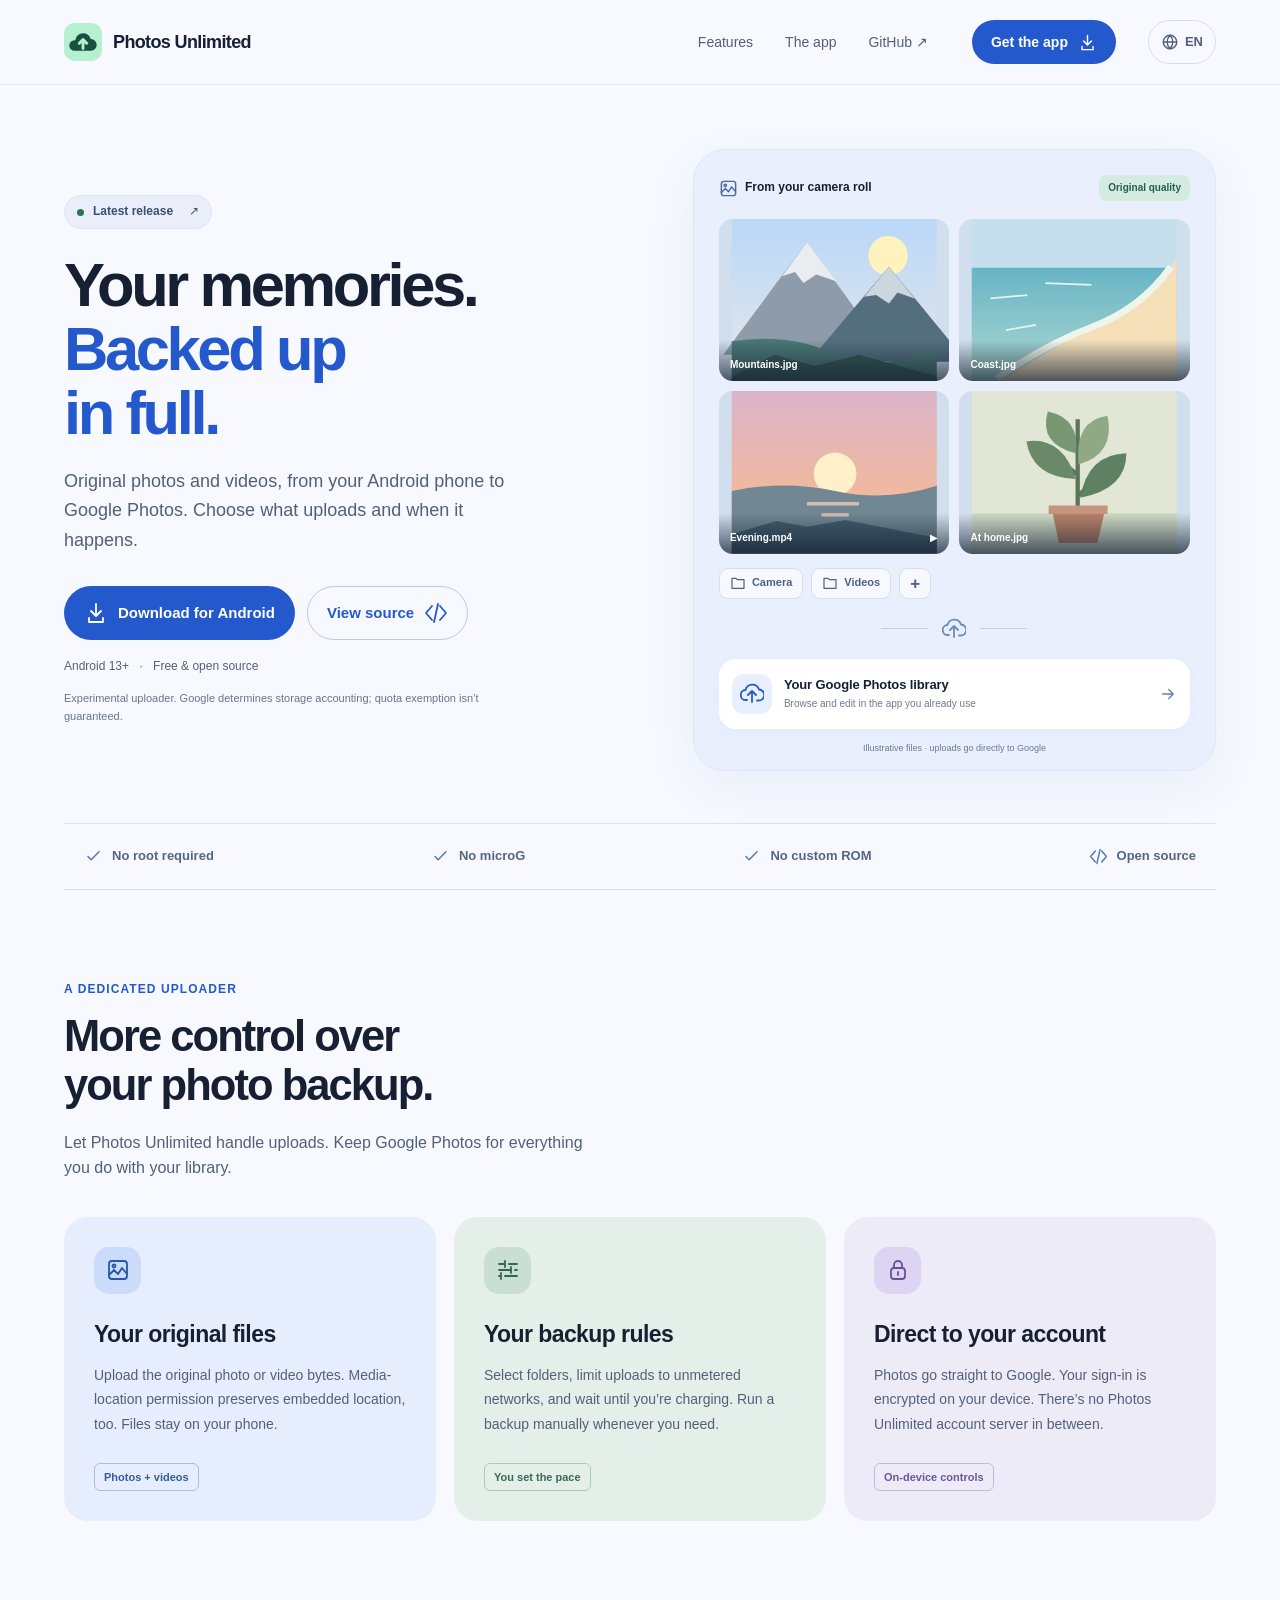
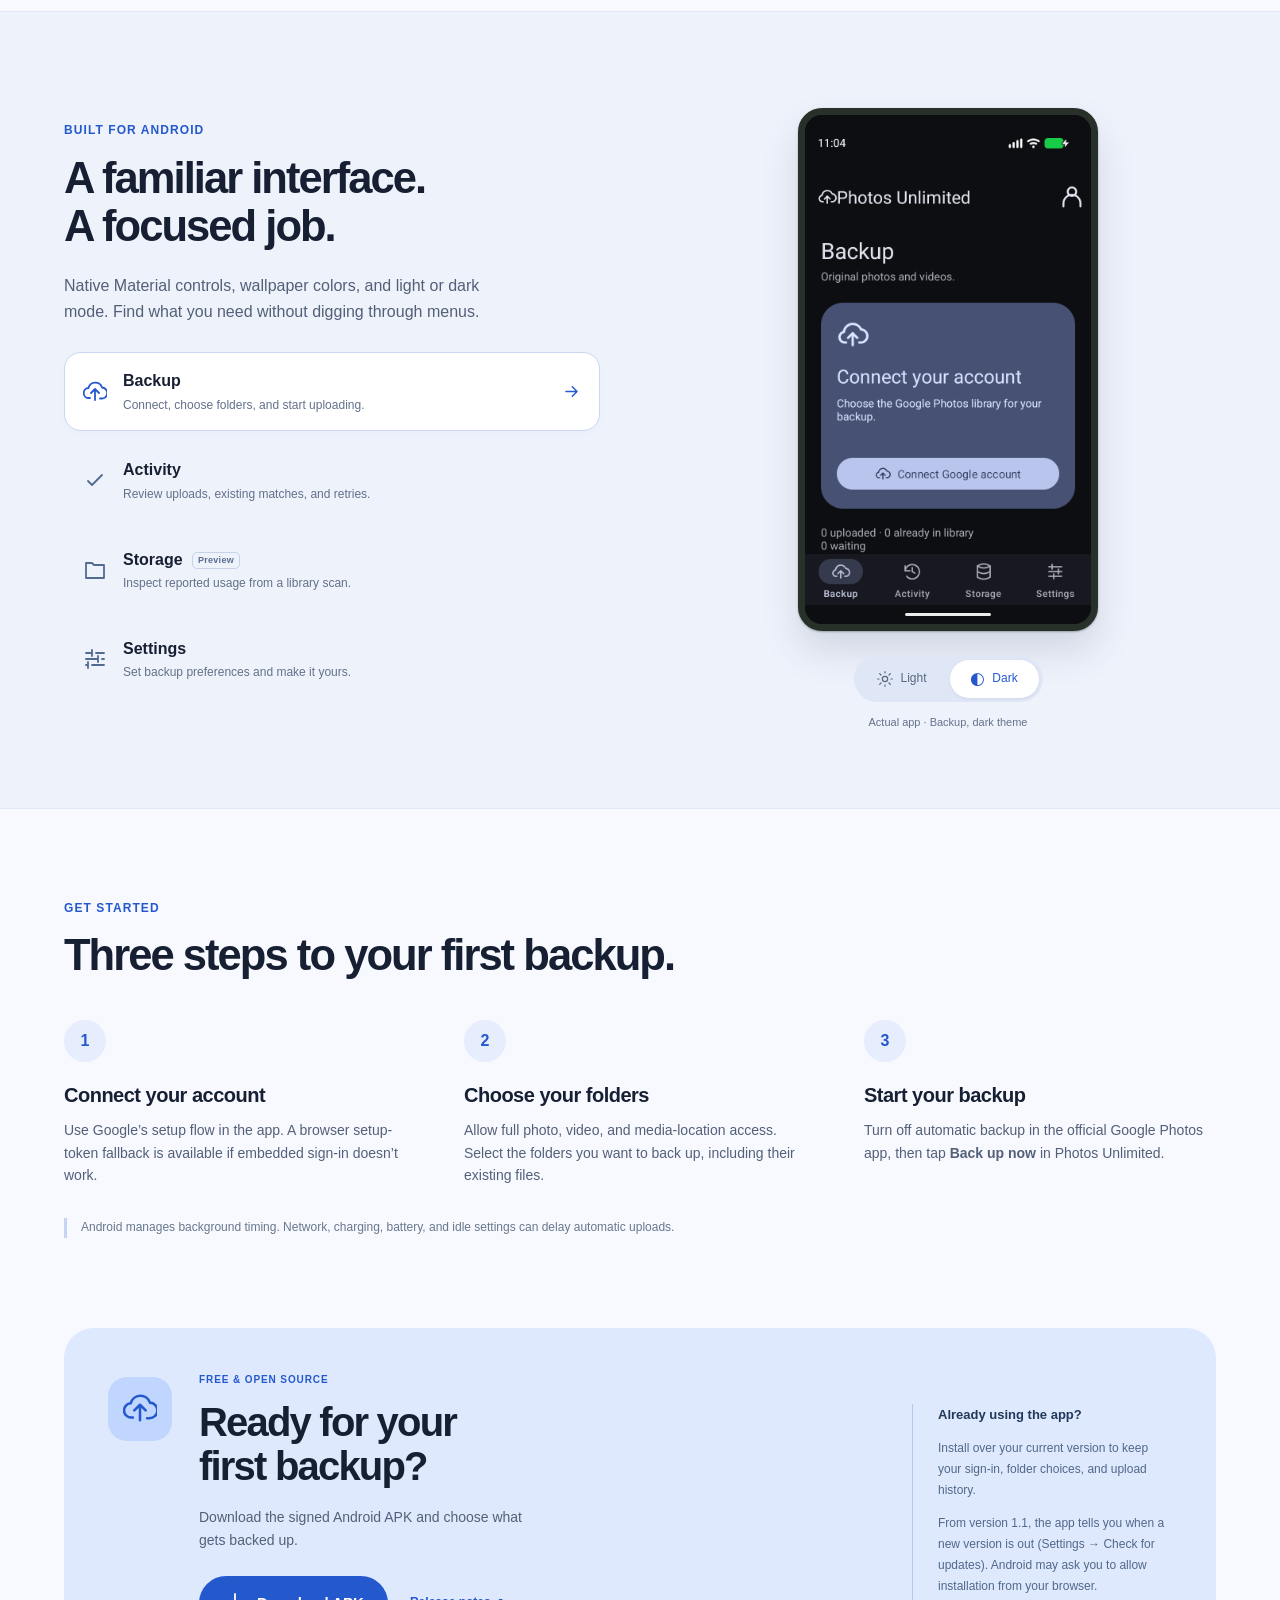
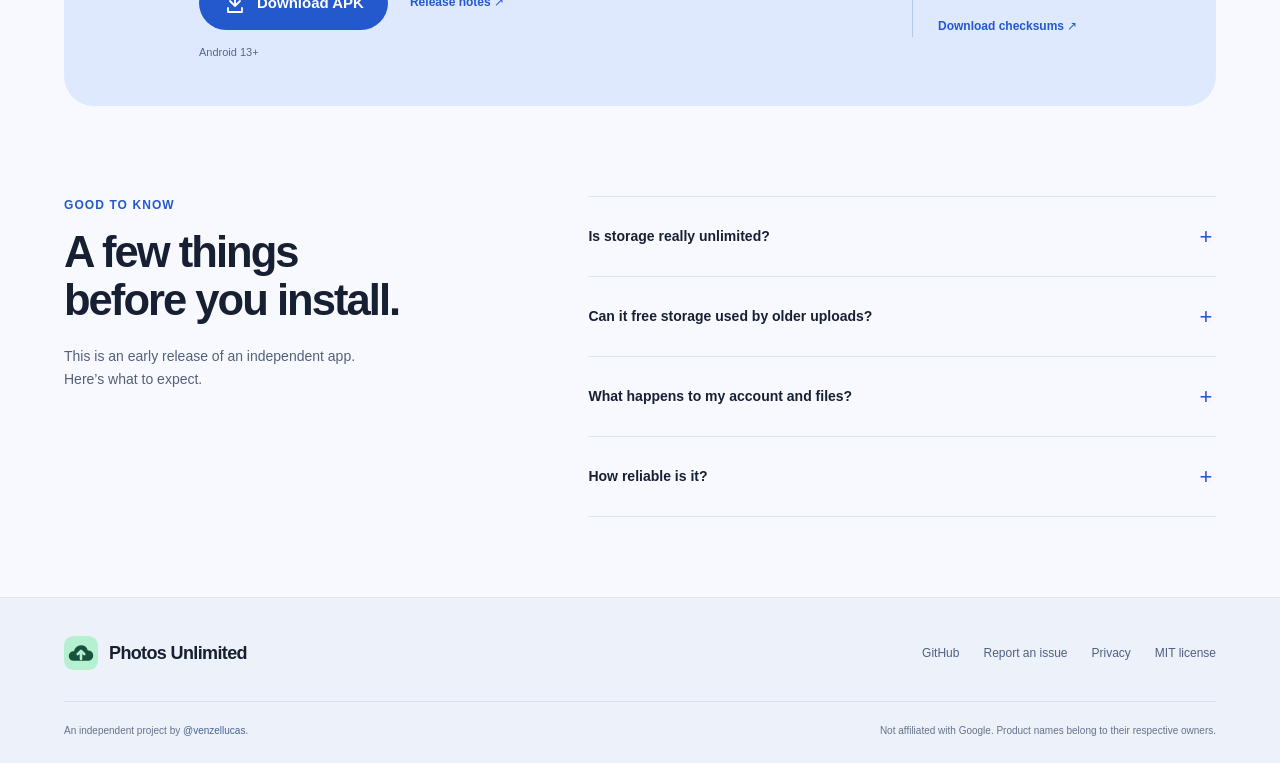
==== commit b51aaa40: "1.2.0: app, README and website in pt-BR, es, zh-Hans and ja - App text in string resources with four" ====
--- a/docs/index.html
+++ b/docs/index.html
@@ -7,6 +7,12 @@
   <title>Photos Unlimited — Original photo backup for Android</title>
   <meta name="description" content="Back up original photos and videos to Google Photos. Choose your folders, control when uploads run, and keep using the Google Photos app you know. Free and open source for Android.">
   <link rel="canonical" href="https://venzellucas.github.io/photos-unlimited/">
+  <link rel="alternate" hreflang="en" href="https://venzellucas.github.io/photos-unlimited/">
+  <link rel="alternate" hreflang="pt-BR" href="https://venzellucas.github.io/photos-unlimited/pt-BR/">
+  <link rel="alternate" hreflang="es" href="https://venzellucas.github.io/photos-unlimited/es/">
+  <link rel="alternate" hreflang="zh-Hans" href="https://venzellucas.github.io/photos-unlimited/zh-Hans/">
+  <link rel="alternate" hreflang="ja" href="https://venzellucas.github.io/photos-unlimited/ja/">
+  <link rel="alternate" hreflang="x-default" href="https://venzellucas.github.io/photos-unlimited/">
   <link rel="icon" href="icon.svg" type="image/svg+xml">
   <meta property="og:type" content="website">
   <meta property="og:title" content="Photos Unlimited — Original photo backup for Android">
@@ -14,6 +20,7 @@
   <meta property="og:url" content="https://venzellucas.github.io/photos-unlimited/">
   <meta property="og:image" content="https://venzellucas.github.io/photos-unlimited/media/backup-dark.png">
   <link rel="stylesheet" href="style.css">
+  <script type="application/json" id="site-text">{"screens":{"backup":{"label":"Backup","description":"showing Connect your account"},"activity":{"label":"Activity","description":"with an empty upload history"},"storage":{"label":"Storage","description":"showing the library-scan preview before connecting an account"},"settings":{"label":"Settings","description":"showing backup preferences and theme controls"}},"themes":{"dark":"dark","light":"light"},"alt":"The app’s {theme} {screen} screen, {description}","label":"{screen}, {theme} theme","caption":"Actual app · {label}"}</script>
   <script src="site.js" defer></script>
 </head>
 <body>
@@ -23,6 +30,7 @@
   <symbol id="i-download" viewBox="0 0 24 24"><path d="M12 3v12m-5-5 5 5 5-5M5 17v4h14v-4"/></symbol>
   <symbol id="i-folder" viewBox="0 0 24 24"><path d="M3 7V5h6l2 2h10v13H3Z"/></symbol>
   <symbol id="i-photo" viewBox="0 0 24 24"><rect x="3" y="3" width="18" height="18" rx="3"/><circle cx="8" cy="8" r="1.5"/><path d="m3 17 5-5 4 4 4-6 5 6"/></symbol>
+  <symbol id="i-globe" viewBox="0 0 24 24"><circle cx="12" cy="12" r="9"/><path d="M3 12h18M12 3c2.5 2.6 3.8 5.6 3.8 9s-1.3 6.4-3.8 9c-2.5-2.6-3.8-5.6-3.8-9S9.5 5.6 12 3Z"/></symbol>
   <symbol id="i-check" viewBox="0 0 24 24"><path d="m5 12 4 4L19 6"/></symbol>
   <symbol id="i-lock" viewBox="0 0 24 24"><rect x="5" y="10" width="14" height="11" rx="3"/><path d="M8 10V7a4 4 0 0 1 8 0v3m-4 4v3"/></symbol>
   <symbol id="i-tune" viewBox="0 0 24 24"><path d="M3 6h6m4 0h8M3 12h12m4 0h2M3 18h2m4 0h12M9 3v6m6 0v6M5 15v6"/></symbol>
@@ -34,6 +42,7 @@
   <a class="brand" href="./"><img src="icon.svg" width="38" height="38" alt=""><span>Photos Unlimited</span></a>
   <nav aria-label="Main navigation"><a href="#features">Features</a><a href="#app">The app</a><a href="https://github.com/venzellucas/photos-unlimited">GitHub <span aria-hidden="true">↗</span></a></nav>
   <a class="button compact" href="#download">Get the app <svg class="icon" aria-hidden="true"><use href="#i-download"/></svg></a>
+  <details class="lang"><summary aria-label="Language: English"><svg class="icon" aria-hidden="true"><use href="#i-globe"/></svg><span>EN</span></summary><ul><li><a href="./" hreflang="en" lang="en" aria-current="page">English</a></li><li><a href="pt-BR/" hreflang="pt-BR" lang="pt-BR">Português (Brasil)</a></li><li><a href="es/" hreflang="es" lang="es">Español</a></li><li><a href="zh-Hans/" hreflang="zh-Hans" lang="zh-Hans">简体中文</a></li><li><a href="ja/" hreflang="ja" lang="ja">日本語</a></li></ul></details>
 </div></header>
 <main id="main">
 <section class="wrap hero" aria-labelledby="hero-title">
--- a/docs/style.css
+++ b/docs/style.css
@@ -1,6 +1,6 @@
 @charset "UTF-8";
 :root{color-scheme:light;--ink:#172033;--muted:#536078;--blue:#2459ce;--blue-dark:#1544ae;--line:#dce3f0;--surface:#f7f9ff;--max:1152px;font-family:Arial,Helvetica,sans-serif;font-synthesis:none;text-rendering:optimizeLegibility;-webkit-font-smoothing:antialiased}
-*{box-sizing:border-box}html{scroll-behavior:smooth;scroll-padding-top:92px}body{margin:0;background:var(--surface);color:var(--ink);font-size:16px;line-height:1.6}a{color:var(--blue);text-decoration:none}a:hover{text-decoration:underline}button,input{font:inherit}button{cursor:pointer}button,a{-webkit-tap-highlight-color:transparent}button:focus-visible,a:focus-visible,[tabindex]:focus-visible,summary:focus-visible{outline:3px solid #a54900;outline-offset:5px}img,svg{max-width:100%}img{display:block}button{color:inherit}h1,h2,h3,p,figure{margin:0}h1,h2,h3{line-height:1.12;letter-spacing:-.045em}h2{font-size:clamp(32px,3.4vw,45px);font-weight:600}h3{font-size:23px;font-weight:600;letter-spacing:-.025em}p{color:var(--muted)}.wrap{width:min(var(--max),calc(100% - 80px));margin-inline:auto}.icon{width:24px;height:24px;fill:none;stroke:currentColor;stroke-width:1.8;stroke-linecap:round;stroke-linejoin:round;flex-shrink:0}.svg-library{position:absolute;width:0;height:0;overflow:hidden}.skip{position:fixed;left:20px;top:-80px;z-index:100;background:white;padding:12px 20px;border-radius:12px}.skip:focus{top:16px}.button{display:inline-flex;align-items:center;justify-content:center;gap:10px;min-height:54px;padding:14px 23px;border:1px solid transparent;border-radius:999px;background:var(--blue);color:white;font-size:15px;font-weight:600;line-height:1.3;transition:background .16s,box-shadow .16s;white-space:nowrap}.button:hover{background:var(--blue-dark);box-shadow:0 3px 10px #2459ce22;text-decoration:none}.button.secondary{background:transparent;border-color:#b8c9eb;color:var(--blue)}.button.secondary:hover{background:#e9f0ff}.button.compact{min-height:44px;padding:11px 18px;font-size:14px}.compact .icon{width:19px;height:19px}.site-header{position:sticky;top:0;z-index:20;background:#f7f9fff2;border-bottom:1px solid #e5eaf4;backdrop-filter:blur(16px)}.nav-row{height:84px;display:flex;gap:32px;align-items:center;justify-content:space-between}.brand{display:inline-flex;align-items:center;gap:11px;color:var(--ink);font-size:18px;font-weight:600;letter-spacing:-.035em;white-space:nowrap}.brand:hover{text-decoration:none}.nav-row nav{display:flex;align-items:center;gap:32px;margin-left:auto}.nav-row nav a{font-size:14px;color:var(--muted);padding:12px 0}.nav-row>.button{margin-left:12px}
+*{box-sizing:border-box}html{scroll-behavior:smooth;scroll-padding-top:92px}body{margin:0;background:var(--surface);color:var(--ink);font-size:16px;line-height:1.6}a{color:var(--blue);text-decoration:none}a:hover{text-decoration:underline}button,input{font:inherit}button{cursor:pointer}button,a{-webkit-tap-highlight-color:transparent}button:focus-visible,a:focus-visible,[tabindex]:focus-visible,summary:focus-visible{outline:3px solid #a54900;outline-offset:5px}img,svg{max-width:100%}img{display:block}button{color:inherit}h1,h2,h3,p,figure{margin:0}h1,h2,h3{line-height:1.12;letter-spacing:-.045em}h2{font-size:clamp(32px,3.4vw,45px);font-weight:600}h3{font-size:23px;font-weight:600;letter-spacing:-.025em}p{color:var(--muted)}.wrap{width:min(var(--max),calc(100% - 80px));margin-inline:auto}.icon{width:24px;height:24px;fill:none;stroke:currentColor;stroke-width:1.8;stroke-linecap:round;stroke-linejoin:round;flex-shrink:0}.svg-library{position:absolute;width:0;height:0;overflow:hidden}.skip{position:fixed;left:20px;top:-80px;z-index:100;background:white;padding:12px 20px;border-radius:12px}.skip:focus{top:16px}.button{display:inline-flex;align-items:center;justify-content:center;gap:10px;min-height:54px;padding:14px 23px;border:1px solid transparent;border-radius:999px;background:var(--blue);color:white;font-size:15px;font-weight:600;line-height:1.3;transition:background .16s,box-shadow .16s;white-space:nowrap}.button:hover{background:var(--blue-dark);box-shadow:0 3px 10px #2459ce22;text-decoration:none}.button.secondary{background:transparent;border-color:#b8c9eb;color:var(--blue)}.button.secondary:hover{background:#e9f0ff}.button.compact{min-height:44px;padding:11px 18px;font-size:14px}.compact .icon{width:19px;height:19px}.site-header{position:sticky;top:0;z-index:20;background:#f7f9fff2;border-bottom:1px solid #e5eaf4;backdrop-filter:blur(16px)}.nav-row{height:84px;display:flex;gap:32px;align-items:center;justify-content:space-between}.brand{display:inline-flex;align-items:center;gap:11px;color:var(--ink);font-size:18px;font-weight:600;letter-spacing:-.035em;white-space:nowrap}.brand:hover{text-decoration:none}.nav-row nav{display:flex;align-items:center;gap:32px;margin-left:auto}.nav-row nav a{font-size:14px;color:var(--muted);padding:12px 0}.nav-row>.button{margin-left:12px}.lang{position:relative}.lang summary{list-style:none;display:inline-flex;align-items:center;gap:6px;min-height:44px;padding:10px 12px;border:1px solid #d5def0;border-radius:999px;color:var(--muted);font-size:13px;font-weight:600;cursor:pointer;white-space:nowrap}.lang summary::-webkit-details-marker{display:none}.lang summary .icon{width:18px;height:18px}.lang summary:hover,.lang[open] summary{background:#e9f0ff;color:var(--blue)}.lang ul{position:absolute;right:0;top:calc(100% + 8px);z-index:30;min-width:200px;margin:0;padding:6px;list-style:none;background:var(--surface);border:1px solid #d5def0;border-radius:16px;box-shadow:0 10px 30px #1b2a4a22}.lang li a{display:block;padding:10px 14px;border-radius:10px;color:var(--ink);font-size:14px}.lang li a:hover{background:#e9f0ff;text-decoration:none}.lang li a[aria-current]{color:var(--blue);font-weight:600}
 .hero{display:grid;grid-template-columns:1.08fr 1fr;gap:64px;align-items:center;padding-block:64px 52px}.release-badge{display:inline-flex;align-items:center;gap:9px;color:#385075;background:#e9eef9;border:1px solid #dce4f6;border-radius:999px;font-size:12px;font-weight:600;padding:6px 12px;min-height:34px}.release-badge>span:last-child{margin-left:7px}.status-dot{width:7px;height:7px;background:#25745b;border-radius:50%}h1{margin:24px 0 22px;font-size:clamp(44px,4.8vw,63px);font-weight:600;letter-spacing:-.055em;line-height:1.04}h1>span{color:var(--blue)}.hero-description{font-size:18px;line-height:1.65;max-width:470px}.hero-actions{display:flex;gap:12px;margin-top:30px;flex-wrap:wrap}.hero-actions .button{padding-inline:19px}.hero-meta{font-size:12px;margin-top:17px;color:#53627b}.hero-meta span{margin-inline:7px}.hero-note{max-width:435px;font-size:11px;line-height:1.6;margin-top:14px;color:#68758a}.backup-visual{padding:25px 25px 15px;background:#e9effd;border:1px solid #dee7fa;border-radius:32px;box-shadow:0 16px 50px #274c8910}.visual-top{display:flex;gap:8px;align-items:center;justify-content:space-between;font-size:12px;font-weight:600;margin-bottom:18px}.visual-top>span:first-child{display:flex;align-items:center;gap:7px}.visual-top .icon{width:19px;height:19px;color:#496a9e}.original-pill{padding:5px 9px;border-radius:8px;color:#255e4f;background:#d3ecdf;white-space:nowrap;font-size:10px}.photo-grid{display:grid;grid-template-columns:1fr 1fr;gap:10px}.landscape{position:relative;overflow:hidden;border-radius:14px;background:#d1deed;aspect-ratio:1.42}.landscape svg{display:block;width:100%;height:100%;object-fit:cover}.landscape>span{position:absolute;bottom:0;left:0;right:0;padding:17px 11px 8px;color:#fff;font-size:10px;font-weight:600;background:linear-gradient(transparent,#142232bb);display:flex;justify-content:space-between}.landscape b{font-size:10px}.folder-chips{display:flex;gap:8px;align-items:center;margin-top:14px}.folder-chips>span{display:inline-flex;align-items:center;gap:6px;background:#f7f9ff;color:#4c6081;border:1px solid #d4def1;border-radius:9px;padding:5px 10px;font-size:11px;font-weight:600;min-height:31px}.folder-chips .icon{width:16px;height:16px}.folder-chips .add-folder{padding:1px 10px;font-size:17px}.transfer-line{display:flex;align-items:center;gap:14px;justify-content:center;margin:18px 0;color:#6c8ac2}.transfer-line span{width:47px;height:1px;background:#c1d1ef}.destination{display:flex;align-items:center;gap:12px;background:#fff;border-radius:17px;padding:15px 13px;box-shadow:0 4px 15px #42639c08}.destination-icon{width:40px;height:40px;background:#e8efff;display:grid;place-items:center;border-radius:12px;color:var(--blue);flex-shrink:0}.destination strong{display:block;font-size:13px;font-weight:600;line-height:1.4;letter-spacing:-.01em}.destination small{display:block;margin-top:3px;font-size:10px;line-height:1.4;color:#6d7b91}.destination>.arrow-icon{margin-left:auto;width:18px;height:18px;color:#6382b4}.backup-visual figcaption{text-align:center;color:#687a98;font-size:9px;margin-top:12px}.quick-facts{display:flex;justify-content:space-between;gap:24px;border-block:1px solid var(--line);padding:22px 20px}.quick-facts span{display:flex;align-items:center;gap:9px;font-size:13px;font-weight:600;color:#556780}.quick-facts .icon{color:#5077b6;width:19px;height:19px}
 .section{padding-block:90px}.section-heading{max-width:620px;margin-bottom:36px}.eyebrow{color:var(--blue);font-size:12px;font-weight:700;letter-spacing:.09em;text-transform:uppercase;margin-bottom:13px}.section-heading>p:last-child:not(.eyebrow){max-width:520px;margin-top:20px}.feature-grid{display:grid;grid-template-columns:repeat(3,1fr);gap:18px}.feature-card{display:flex;flex-direction:column;align-items:flex-start;padding:30px;border-radius:24px}.feature-card.blue{background:#e6edfc}.feature-card.green{background:#e4efe9}.feature-card.lavender{background:#eeebf9}.feature-icon{width:47px;height:47px;display:grid;place-items:center;border-radius:15px;background:#cbdcfb;color:#2957a7;margin-bottom:28px}.green .feature-icon{background:#c9dfd3;color:#326653}.lavender .feature-icon{background:#dcd4f2;color:#6b519a}.feature-card p{font-size:14px;line-height:1.75;margin-top:15px;margin-bottom:27px}.feature-tag{display:inline-block;font-size:11px;font-weight:600;line-height:1.3;border:1px solid #aabddf;border-radius:6px;padding:6px 9px;color:#345d9c;margin-top:auto}.green .feature-tag{color:#366c56;border-color:#a8cbbb}.lavender .feature-tag{color:#6c5695;border-color:#c5b7e0}
 .app-section{padding:76px 0;background:#eef2fb;border-block:1px solid #e2e9f6}.app-grid{display:grid;grid-template-columns:1fr 1fr;gap:80px;align-items:center}.app-intro{max-width:440px;margin-top:22px;font-size:16px}.screen-tabs{display:grid;gap:10px;margin-top:28px}.screen-tabs button{display:flex;align-items:center;text-align:left;gap:16px;width:100%;background:transparent;border:1px solid transparent;padding:17px 18px;border-radius:17px;transition:background .15s,border-color .15s}.screen-tabs button:hover{background:#e2e9f7}.screen-tabs button[aria-selected=true]{background:#fff;border-color:#c9d7f4;box-shadow:0 3px 12px #28446e05}.screen-tabs button>.icon:first-child{color:#536b90}.screen-tabs button[aria-selected=true]>.icon:first-child{color:var(--blue)}.screen-tabs button>span{font-size:16px;font-weight:600;line-height:1.4}.screen-tabs small{display:block;font-size:12px;color:#63718a;font-weight:400;margin-top:4px}.screen-tabs .tab-arrow{color:var(--blue);width:19px;height:19px;margin-left:auto;opacity:0}.screen-tabs button[aria-selected=true] .tab-arrow{opacity:1}.preview-label{display:inline-block;vertical-align:middle;font-size:9px;font-weight:600;border:1px solid #c7d2e8;border-radius:5px;padding:1px 5px;margin-left:5px;color:#596c8e;letter-spacing:.03em}.screen-panel{display:flex;flex-direction:column;align-items:center;justify-content:center;padding:20px 20px 0;border-radius:28px;min-width:0}.screenshot-frame{width:300px;border-radius:24px;overflow:hidden;background:#101410;border:7px solid #283129;box-shadow:0 20px 36px #2d435e26,0 1px 2px #22374060}.screenshot-frame img{width:100%;height:auto;aspect-ratio:9/16;object-fit:contain}.appearance-control{display:flex;gap:3px;background:#dfe6f5;padding:4px;border-radius:999px;margin-top:25px;min-height:44px}.appearance-control[hidden]{display:none}.appearance-control button{border:0;border-radius:999px;min-width:89px;min-height:38px;padding:8px 14px;display:flex;gap:7px;align-items:center;justify-content:center;background:transparent;font-size:12px;color:#586881}.appearance-control button[aria-pressed=true]{background:white;color:var(--blue);box-shadow:0 1px 3px #30456d13}.appearance-control .icon{width:16px;height:16px}.appearance-control button>span{font-size:17px;line-height:1}.screen-caption{font-size:11px;color:#65738b;margin-top:12px;text-align:center;min-height:18px}.screen-panel:has(.appearance-control[hidden]) .screen-caption{margin-top:37px;margin-bottom:32px}
@@ -8,6 +8,6 @@
 @media(min-width:1450px){.hero{padding-block:80px 66px}}
 @media(max-width:1100px){.wrap{width:calc(100% - 56px)}.hero{gap:36px}.hero-actions .button{font-size:13px;padding-inline:16px}.hero-actions .icon{width:20px;height:20px}.backup-visual{padding:20px 20px 13px}.visual-top{font-size:11px}.original-pill{font-size:9px}.feature-card{padding:25px}.app-grid{gap:40px}.download-card{grid-template-columns:1fr 240px;gap:30px}.download-icon{display:none}.faq-section{gap:55px}}
 @media(max-width:850px){.nav-row{height:75px;gap:20px}.nav-row nav{gap:20px}.nav-row nav a:last-child{display:none}.nav-row>.button{margin-left:0}.hero{grid-template-columns:1fr 1fr;gap:27px;padding-block:48px 40px}h1{font-size:45px}.hero-description{font-size:16px}.hero-actions{gap:10px}.hero-actions .button{min-height:48px}.hero-note{font-size:10px}.backup-visual{padding:16px 16px 12px;border-radius:25px}.visual-top>span:first-child .icon{display:none}.original-pill{font-size:8px;padding:4px 6px}.visual-top{font-size:10px;gap:6px}.photo-grid{gap:8px}.destination{gap:9px;padding:12px 10px}.destination strong{font-size:11px}.destination small{font-size:9px}.destination-icon{width:32px;height:32px;border-radius:10px}.destination-icon .icon{width:21px;height:21px}.destination>.arrow-icon{display:none}.quick-facts{gap:14px;padding-inline:0}.quick-facts span{font-size:11px;gap:5px}.quick-facts .icon{width:16px;height:16px}.section{padding-block:65px}.feature-grid{gap:12px}.feature-card{padding:22px}.feature-card h3{font-size:20px}.feature-card p{font-size:13px}.feature-tag{font-size:10px}.app-grid{gap:24px;grid-template-columns:1.1fr 1fr}.app-section{padding-block:54px}.app-intro{font-size:14px}.screen-panel{padding:8px 0 0}.screenshot-frame{width:min(100%,270px)}.screen-tabs button{padding:14px 12px;gap:12px}.screen-tabs .tab-arrow{display:none}.screen-tabs small{font-size:11px}.screen-tabs button>span{font-size:14px}.setup-steps{gap:25px}.setup-steps h3{font-size:18px}.setup-steps p{font-size:13px}.download-card{padding:34px;grid-template-columns:1.2fr 1fr}.download-copy h2{font-size:34px}.download-actions{gap:15px}.download-actions .button{font-size:13px}.install-note{padding-left:23px}.faq-section{gap:35px;grid-template-columns:.85fr 1.15fr}.faq-list summary{font-size:13px}.footer-links{gap:16px}.footer-top .brand{font-size:16px}}
-@media(max-width:650px){html{scroll-padding-top:82px}.wrap{width:calc(100% - 40px)}.nav-row{height:72px;gap:14px}.brand{font-size:16px;gap:9px}.brand img{width:33px;height:33px}.nav-row nav{display:none}.nav-row>.button{font-size:12px;padding:11px 14px}.nav-row>.button .icon{display:none}.hero{display:flex;flex-direction:column;align-items:stretch;padding-block:36px 30px;gap:35px}.hero-copy{max-width:500px}.release-badge{font-size:11px;min-height:32px}h1{font-size:clamp(43px,8.5vw,58px);margin-top:23px;margin-bottom:20px;line-height:1.06}.hero-break{display:none}.hero-description{font-size:16px;max-width:410px}.hero-actions{margin-top:25px;gap:9px}.hero-actions .button{font-size:13px;padding:14px 16px;min-height:50px}.hero-meta{font-size:10px;margin-top:15px}.hero-meta span{margin-inline:4px}.hero-note{font-size:10px;max-width:370px;margin-top:11px}.backup-visual{width:100%;max-width:440px;align-self:center;padding:20px 20px 13px;border-radius:26px}.visual-top{font-size:11px;margin-bottom:16px}.visual-top>span:first-child .icon{display:block;width:17px;height:17px}.original-pill{font-size:9px;padding:5px 7px}.photo-grid{gap:9px}.landscape{aspect-ratio:1.45;border-radius:12px}.landscape>span{font-size:9px}.folder-chips{margin-top:12px}.transfer-line{margin-block:15px}.destination{padding:13px;gap:10px}.destination-icon{width:36px;height:36px}.destination strong{font-size:12px}.destination small{font-size:9px}.destination>.arrow-icon{display:block;width:16px;height:16px}.quick-facts{display:grid;grid-template-columns:1fr 1fr;gap:13px 10px;padding:20px 0}.quick-facts span{font-size:11px;gap:8px}.quick-facts .icon{width:18px;height:18px}.section{padding-block:54px}.section-heading{margin-bottom:27px}.eyebrow{font-size:10px;margin-bottom:12px}h2{font-size:32px;line-height:1.15;letter-spacing:-.04em}.section-heading>p:last-child:not(.eyebrow){font-size:14px;margin-top:16px}.feature-grid{grid-template-columns:1fr;gap:13px}.feature-card{padding:26px;border-radius:22px}.feature-icon{margin-bottom:22px;width:42px;height:42px;border-radius:13px}.feature-card h3{font-size:23px}.feature-card p{font-size:14px;margin:13px 0 21px}.feature-tag{font-size:10px}.app-section{padding-block:48px}.app-grid{grid-template-columns:1fr;gap:35px}.app-intro{font-size:14px;margin-top:17px}.screen-tabs{margin-top:24px;gap:7px}.screen-tabs button{padding:14px;gap:14px;border-radius:14px}.screen-tabs button>span{font-size:14px}.screen-tabs small{font-size:11px}.screen-tabs .tab-arrow{display:block}.screen-panel{padding:0 12px;max-width:100%}.screenshot-frame{width:280px}.appearance-control{margin-top:22px}.setup-steps{grid-template-columns:1fr;gap:27px;margin-top:28px}.setup-steps li{position:relative;padding-left:58px}.step-number{position:absolute;left:0;top:0;width:36px;height:36px;font-size:14px}.setup-steps h3{font-size:19px;margin-top:4px}.setup-steps p{font-size:13px;margin-top:10px}.scheduling-note{font-size:11px;line-height:1.7;margin-top:27px}.download-card{display:block;padding:28px 25px;border-radius:24px}.download-copy h2{font-size:35px}.download-copy>p:not(.eyebrow):not(.download-meta){font-size:14px}.download-actions{gap:22px;margin-top:24px}.download-actions .button{min-height:50px;padding-inline:18px}.download-actions>a:not(.button){font-size:11px}.install-note{border-left:0;border-top:1px solid #b6c8e9;padding:22px 0 0;margin-top:27px;font-size:12px}.install-note strong{font-size:13px}.install-note p{margin-top:9px}.install-note a{margin-top:12px}.faq-section{grid-template-columns:1fr;gap:28px;padding-bottom:50px}.faq-section>div:first-child>p:last-child{font-size:14px}.faq-list summary{font-size:13px;padding-block:21px;gap:20px}.faq-list details p{font-size:13px;padding-right:5px}.footer-top{align-items:flex-start;flex-direction:column;gap:20px}.footer-links{gap:18px;flex-wrap:wrap}.footer-links a{font-size:11px;padding-block:5px}.footer-bottom{flex-direction:column;gap:10px;margin-top:24px;padding-top:19px}.footer-bottom p{font-size:10px}.site-footer{padding-block:28px 24px}}
+@media(max-width:650px){html{scroll-padding-top:82px}.wrap{width:calc(100% - 40px)}.nav-row{height:72px;gap:14px}.brand{font-size:16px;gap:9px}.brand img{width:33px;height:33px}.nav-row nav{display:none}.nav-row>.button{font-size:12px;padding:11px 14px}.nav-row>.button .icon{display:none}.lang summary{padding-inline:10px}.lang summary span{display:none}.hero{display:flex;flex-direction:column;align-items:stretch;padding-block:36px 30px;gap:35px}.hero-copy{max-width:500px}.release-badge{font-size:11px;min-height:32px}h1{font-size:clamp(43px,8.5vw,58px);margin-top:23px;margin-bottom:20px;line-height:1.06}.hero-break{display:none}.hero-description{font-size:16px;max-width:410px}.hero-actions{margin-top:25px;gap:9px}.hero-actions .button{font-size:13px;padding:14px 16px;min-height:50px}.hero-meta{font-size:10px;margin-top:15px}.hero-meta span{margin-inline:4px}.hero-note{font-size:10px;max-width:370px;margin-top:11px}.backup-visual{width:100%;max-width:440px;align-self:center;padding:20px 20px 13px;border-radius:26px}.visual-top{font-size:11px;margin-bottom:16px}.visual-top>span:first-child .icon{display:block;width:17px;height:17px}.original-pill{font-size:9px;padding:5px 7px}.photo-grid{gap:9px}.landscape{aspect-ratio:1.45;border-radius:12px}.landscape>span{font-size:9px}.folder-chips{margin-top:12px}.transfer-line{margin-block:15px}.destination{padding:13px;gap:10px}.destination-icon{width:36px;height:36px}.destination strong{font-size:12px}.destination small{font-size:9px}.destination>.arrow-icon{display:block;width:16px;height:16px}.quick-facts{display:grid;grid-template-columns:1fr 1fr;gap:13px 10px;padding:20px 0}.quick-facts span{font-size:11px;gap:8px}.quick-facts .icon{width:18px;height:18px}.section{padding-block:54px}.section-heading{margin-bottom:27px}.eyebrow{font-size:10px;margin-bottom:12px}h2{font-size:32px;line-height:1.15;letter-spacing:-.04em}.section-heading>p:last-child:not(.eyebrow){font-size:14px;margin-top:16px}.feature-grid{grid-template-columns:1fr;gap:13px}.feature-card{padding:26px;border-radius:22px}.feature-icon{margin-bottom:22px;width:42px;height:42px;border-radius:13px}.feature-card h3{font-size:23px}.feature-card p{font-size:14px;margin:13px 0 21px}.feature-tag{font-size:10px}.app-section{padding-block:48px}.app-grid{grid-template-columns:1fr;gap:35px}.app-intro{font-size:14px;margin-top:17px}.screen-tabs{margin-top:24px;gap:7px}.screen-tabs button{padding:14px;gap:14px;border-radius:14px}.screen-tabs button>span{font-size:14px}.screen-tabs small{font-size:11px}.screen-tabs .tab-arrow{display:block}.screen-panel{padding:0 12px;max-width:100%}.screenshot-frame{width:280px}.appearance-control{margin-top:22px}.setup-steps{grid-template-columns:1fr;gap:27px;margin-top:28px}.setup-steps li{position:relative;padding-left:58px}.step-number{position:absolute;left:0;top:0;width:36px;height:36px;font-size:14px}.setup-steps h3{font-size:19px;margin-top:4px}.setup-steps p{font-size:13px;margin-top:10px}.scheduling-note{font-size:11px;line-height:1.7;margin-top:27px}.download-card{display:block;padding:28px 25px;border-radius:24px}.download-copy h2{font-size:35px}.download-copy>p:not(.eyebrow):not(.download-meta){font-size:14px}.download-actions{gap:22px;margin-top:24px}.download-actions .button{min-height:50px;padding-inline:18px}.download-actions>a:not(.button){font-size:11px}.install-note{border-left:0;border-top:1px solid #b6c8e9;padding:22px 0 0;margin-top:27px;font-size:12px}.install-note strong{font-size:13px}.install-note p{margin-top:9px}.install-note a{margin-top:12px}.faq-section{grid-template-columns:1fr;gap:28px;padding-bottom:50px}.faq-section>div:first-child>p:last-child{font-size:14px}.faq-list summary{font-size:13px;padding-block:21px;gap:20px}.faq-list details p{font-size:13px;padding-right:5px}.footer-top{align-items:flex-start;flex-direction:column;gap:20px}.footer-links{gap:18px;flex-wrap:wrap}.footer-links a{font-size:11px;padding-block:5px}.footer-bottom{flex-direction:column;gap:10px;margin-top:24px;padding-top:19px}.footer-bottom p{font-size:10px}.site-footer{padding-block:28px 24px}}
 @media(max-width:360px){.wrap{width:calc(100% - 32px)}.brand{font-size:14px;gap:7px}.brand img{width:30px;height:30px}.nav-row>.button{font-size:11px;padding-inline:12px}h1{font-size:41px}.hero-actions{gap:8px}.hero-actions .button{font-size:11px;padding-inline:12px;gap:7px}.hero-actions .icon{width:16px;height:16px}.hero-meta{font-size:9px}.backup-visual{padding:16px 14px 12px}.visual-top{font-size:10px}.visual-top>span:first-child .icon{display:none}.destination small{font-size:8px}.destination strong{font-size:11px}.destination>.arrow-icon{display:none}.section-heading h2{font-size:30px}.download-card{padding:26px 21px}.download-actions{gap:16px}.download-actions .button{font-size:12px;padding-inline:14px}.download-actions>a:not(.button){font-size:10px}.download-actions .icon{width:20px;height:20px}.screen-tabs small{font-size:10px}.screen-tabs button{gap:10px}.footer-links{gap:14px}}
 @media(prefers-reduced-motion:reduce){html{scroll-behavior:auto}*,*::before,*::after{transition:none!important;animation:none!important}}
